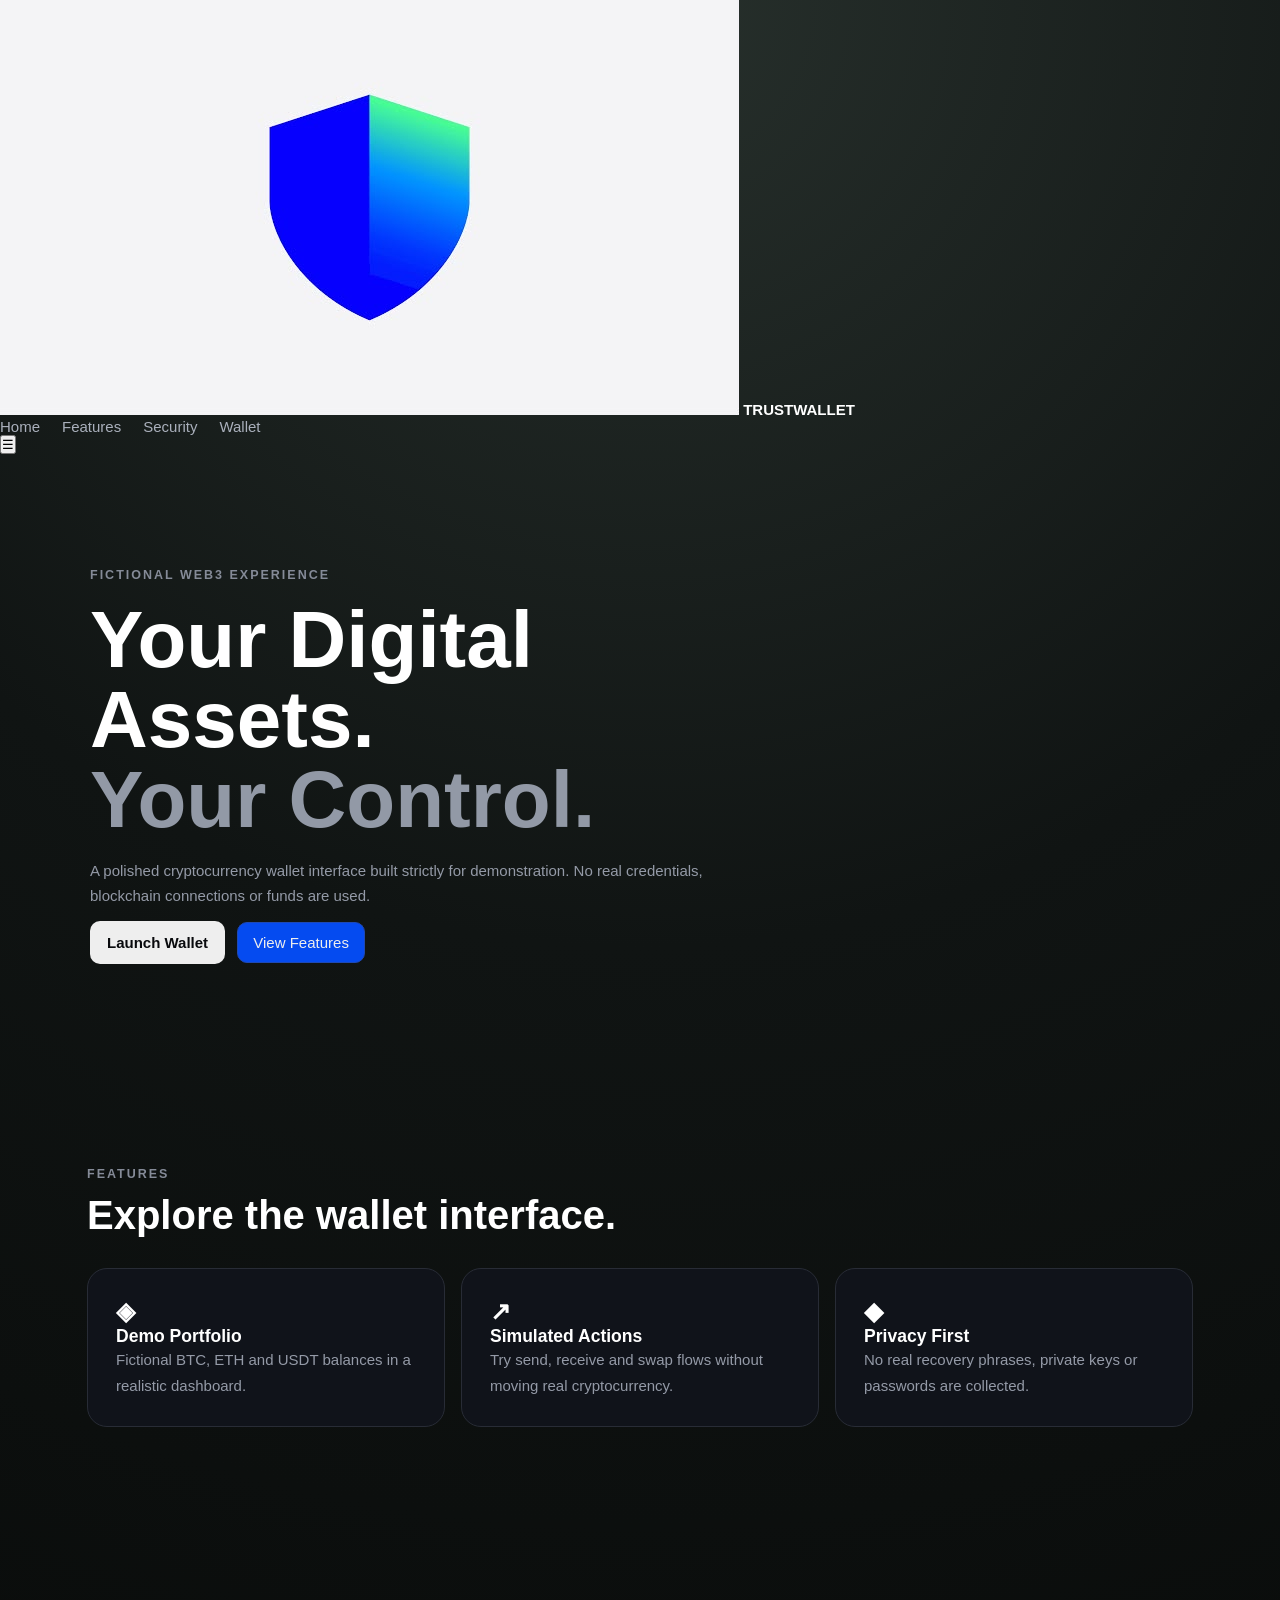
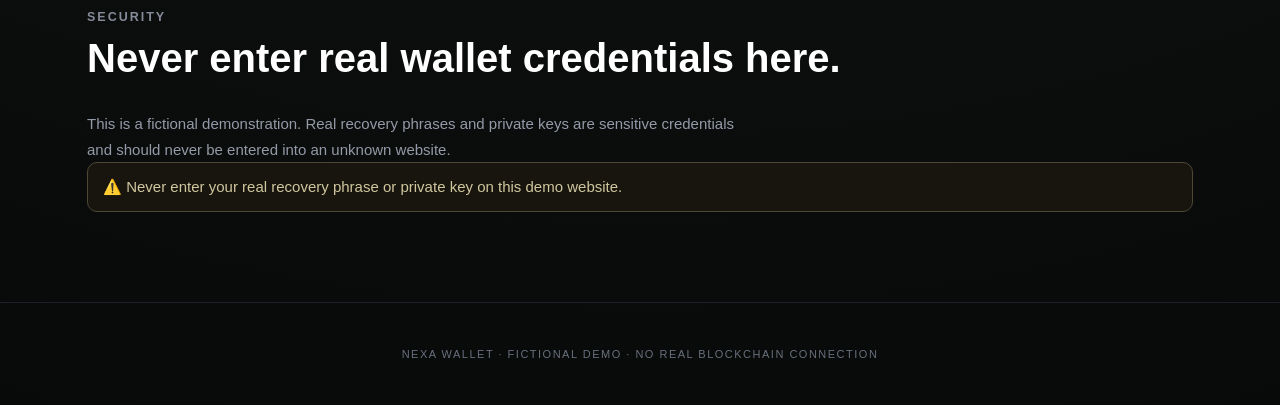
==== index.html @ 7cc0a33d "Add files via upload" ====
<!doctype html>
<html lang="en">
<head>
  <meta charset="utf-8">
  <meta name="viewport" content="width=device-width, initial-scale=1">
  <title>Nexa Wallet</title>
  <link rel="stylesheet" href="style.css">
</head>

<body>

<headerclass="site-nav">
  <div class="nav-inner">
    <div class="nav-mark">
      <img src="trust-logo.jpeg" alt="TRUST crest logo" class="nav-logo">
      <b>TRUST<span>WALLET</span></b>
    </div>
    
  <nav class="nav-links">
      <a href="#home">Home</a>
      <a href="#features">Features</a>
      <a href="#security">Security</a>
      <a href="wallet.html">Wallet</a>
    </nav>
 <button class="menu-toggle" aria-label="Menu">☰</button>
  </div>
</header>

<main>

<section class="hero" id="home">

  <div>
    <small>FICTIONAL WEB3 EXPERIENCE</small>

    <h1>
      Your Digital Assets.<br>
      <em>Your Control.</em>
    </h1>

    <p>
      A polished cryptocurrency wallet interface built strictly
      for demonstration. No real credentials, blockchain
      connections or funds are used.
    </p>

    <a class="primary" href="wallet.html">
      Launch Wallet
    </a>

    <a class="secondary" href="#features">
      View Features
    </a>
  </div>

</section>


<section id="features">

  <small>FEATURES</small>

  <h2>Explore the wallet interface.</h2>

  <div class="grid">

    <article>
      <b>◈</b>
      <h3>Demo Portfolio</h3>
      <p>
        Fictional BTC, ETH and USDT balances in a realistic dashboard.
      </p>
    </article>

    <article>
      <b>↗</b>
      <h3>Simulated Actions</h3>
      <p>
        Try send, receive and swap flows without moving real cryptocurrency.
      </p>
    </article>

    <article>
      <b>◆</b>
      <h3>Privacy First</h3>
      <p>
        No real recovery phrases, private keys or passwords are collected.
      </p>
    </article>

  </div>

</section>

<section id="security">

  <small>SECURITY</small>

  <h2>
    Never enter real wallet credentials here.
  </h2>

  <p>
    This is a fictional demonstration. Real recovery phrases
    and private keys are sensitive credentials and should never
    be entered into an unknown website.
  </p>

  <div class="warning">
    ⚠️ Never enter your real recovery phrase or private key
    on this demo website.
  </div>

</section>

</main>


<footer>
  NEXA WALLET · FICTIONAL DEMO · NO REAL BLOCKCHAIN CONNECTION
</footer>


<div class="modal" id="modal">

  <div class="modalbox">

    <button id="close">×</button>

    <div id="modalContent"></div>

  </div>

</div>


<div id="toast"></div>

<script src="script.js"></script>

</body>
</html>
---- style.css ----
* {
  box-sizing: border-box;
}

html {
  scroll-behavior: smooth;
}

body {
  margin: 0;
  background: #f8f9fa;
  color: #0c0cba;
  font: 15px system-ui, -apple-system, BlinkMacSystemFont,
        "Segoe UI", sans-serif;
}



/* HEADER */

header {
  position: sticky;
  top: 0;
  background: #ffffffdd;
  backdrop-filter: blur(12px);
  border-bottom: 1px solid #0b3fd9;
  z-index: 5;
}

.nav {
  max-width: 1150px;
  margin: auto;
  padding: 18px 22px;
  display: flex;
  align-items: center;
  gap: 30px;
}

.nav b {
  letter-spacing: 2px;
}

.nav b span {
  font-weight: 400;
  color: #858b98;
  margin-left: 4px;
}

nav {
  margin-left: auto;
  display: flex;
  gap: 22px;
}

nav a {
  color: #aab0bc;
  text-decoration: none;
}


/* BUTTONS */

.outline,
.secondary,
.actions button {
  background: #054bf0;
  border: 1px solid #1e49b5;
  color: #eee;
  border-radius: 10px;
  padding: 11px 15px;
  cursor: pointer;
}

.primary {
  display: inline-block;
  background: #eee;
  color: #090a0d;
  border: 0;
  border-radius: 10px;
  padding: 13px 17px;
  font-weight: 800;
  text-decoration: none;
  margin: 12px 8px 0 0;
  cursor: pointer;
}

.secondary {
  display: inline-block;
  text-decoration: none;
}


/* HERO */

.hero,
section {
  max-width: 1150px;
  margin: auto;
  padding: 90px 22px;
}

.hero {
  min-height: 620px;
  display: grid;
  grid-template-columns: 1.2fr 0.8fr;
  gap: 65px;
  align-items: center;
}

.hero small,
section > small {
  letter-spacing: 2px;
  color: #858b98;
  font-weight: 800;
}

.hero h1 {
  font-size: clamp(48px, 7vw, 80px);
  line-height: 1;
  margin: 18px 0;
}

.hero em {
  font-style: normal;
  color: #9299a6;
}

.hero p,
section > p,
article p {
  color: #949aa7;
  line-height: 1.7;
  max-width: 650px;
}


/* HERO CARD */

.card,
.balance,
.grid article,
.transactions {
  border: 1px solid #282c36;
  background: #10131a;
  border-radius: 20px;
}

.card {
  padding: 28px;
  min-height: 310px;
}

.card i {
  float: right;
  border: 1px solid #3a3f4a;
  border-radius: 20px;
  padding: 4px 8px;
  font-size: 10px;
}

.card strong {
  display: block;
  font-size: 45px;
  margin: 65px 0 20px;
}

.chart {
  font-size: 42px;
  letter-spacing: 5px;
  color: #7d8491;
}

.card code {
  color: #858b98;
}


/* SECTIONS */

h2 {
  font-size: 40px;
  margin: 12px 0 30px;
}


/* FEATURES */

.grid {
  display: grid;
  grid-template-columns: repeat(3, 1fr);
  gap: 16px;
}

.grid article {
  padding: 28px;
}

.grid article > b {
  font-size: 25px;
}


/* WALLET */

.heading {
  display: flex;
  justify-content: space-between;
  align-items: center;
}

.balance {
  padding: 28px;
  margin-bottom: 15px;
}

.balance strong {
  display: block;
  font-size: 42px;
  margin: 7px 0;
}

.balance code {
  color: #89909d;
}


/* ASSETS */

.assets {
  display: grid;
  grid-template-columns: repeat(3, 1fr);
  gap: 15px;
}

.assets > div {
  background: #10131a;
  border: 1px solid #252934;
  padding: 20px;
  border-radius: 15px;

  display: grid;
  grid-template-columns: 35px 1fr 1fr;
  align-items: center;
}

.assets span {
  text-align: right;
  color: #a0a6b1;
  font-size: 13px;
}


/* ACTIONS */

.actions {
  display: grid;
  grid-template-columns: repeat(4, 1fr);
  gap: 12px;
  margin: 15px 0;
}

.actions button {
  cursor: pointer;
}


/* TRANSACTIONS */

.transactions {
  padding: 22px;
}

.transactions h3 small {
  float: right;
  color: #777f8c;
  font-weight: 400;
}

.transactions p {
  padding: 15px 0;
  border-bottom: 1px solid #23262f;
  color: #b7bdc8;
}

.transactions span {
  float: right;
  color: #9299a6;
}


/* SECURITY */

.warning {
  background: #17150e;
  border: 1px solid #4d4734;
  color: #d1c79f;
  padding: 15px;
  border-radius: 10px;
}


/* FOOTER */

footer {
  text-align: center;
  padding: 45px;
  color: #68707d;
  font-size: 11px;
  letter-spacing: 1.5px;
  border-top: 1px solid #1e2129;
}


/* MODAL */

.modal {
  display: none;
  position: fixed;
  inset: 0;
  background: #000b;
  place-items: center;
  z-index: 20;
  padding: 20px;
}

.modal.show {
  display: grid;
}

.modalbox {
  position: relative;
  width: min(470px, 100%);
  background: #11141b;
  border: 1px solid #2b303a;
  border-radius: 18px;
  padding: 28px;
}

.modalbox #close {
  position: absolute;
  right: 12px;
  top: 8px;
  background: none;
  border: 0;
  color: #aaa;
  font-size: 28px;
  cursor: pointer;
}

.modalbox input,
.modalbox select {
  width: 100%;
  padding: 12px;
  margin: 8px 0 15px;
  background: #090b10;
  border: 1px solid #30343d;
  color: white;
  border-radius: 8px;
}

.submit {
  width: 100%;
  padding: 12px;
  background: #eee;
  color: #090a0d;
  border: 0;
  border-radius: 8px;
  font-weight: 800;
  cursor: pointer;
}


/* MOBILE */

@media (max-width: 800px) {

  nav {
    display: none;
  }

  .hero {
    grid-template-columns: 1fr;
  }

  .grid,
  .assets {
    grid-template-columns: 1fr;
  }

  .actions {
    grid-template-columns: 1fr 1fr;
  }

  .heading {
    display: block;
  }
}


@media (max-width: 480px) {

  .hero h1 {
    font-size: 48px;
  }

  .actions {
    grid-template-columns: 1fr;
  }

  .card strong {
    font-size: 34px;
  }
}


* {
    box-sizing: border-box;
    margin: 0;
    padding: 0;
    font-family: Arial, Helvetica, sans-serif;
}

body {
    min-height: 100vh;
    background:
        radial-gradient(circle at top, #27302c 0%, #101413 45%, #080a09 100%);
    color: #fff;
}

/* =========================
   COMMON
========================= */

.screen {
    min-height: 100vh;
    display: none;
}

.screen.active {
    display: flex;
}

/* =========================
   HOME SCREEN
========================= */

#home {
    align-items: center;
    justify-content: center;
    padding: 25px;
}

.home-container {
    width: 100%;
    max-width: 430px;
    text-align: center;
}

.logo {
    width: 75px;
    height: 75px;
    margin: 0 auto 25px;
    border-radius: 22px;

    display: flex;
    align-items: center;
    justify-content: center;

    background: linear-gradient(
        145deg,
        #6aff35,
        #20db10
    );

    color: #071006;
    font-size: 38px;
    font-weight: bold;

    box-shadow:
        0 0 35px rgba(75,255,40,.18);
}

.home-container h1 {
    font-size: 32px;
    margin-bottom: 12px;
}

.home-container p {
    color: #9ea7a2;
    font-size: 15px;
    line-height: 1.6;
    margin-bottom: 32px;
}

.open-btn {
    width: 100%;
    border: none;
    padding: 17px;
    border-radius: 16px;

    background: #54f52d;
    color: #071006;

    font-size: 16px;
    font-weight: 700;

    cursor: pointer;

    transition: .2s;
}

.open-btn:hover {
    transform: translateY(-2px);
    filter: brightness(1.08);
}

.demo-label {
    margin-top: 18px;
    font-size: 11px;
    color: #69736d;
    letter-spacing: .5px;
}

/* =========================
   PHRASE SCREEN
========================= */

#phrase {
    align-items: center;
    justify-content: center;
    padding: 25px;
}

.phrase-container {
    width: 100%;
    max-width: 430px;
}

.back {
    color: #aeb7b2;
    background: none;
    border: none;
    font-size: 15px;
    cursor: pointer;
    margin-bottom: 35px;
}

.phrase-container h2 {
    font-size: 29px;
    margin-bottom: 12px;
}

.phrase-container .description {
    color: #929b96;
    line-height: 1.6;
    font-size: 14px;
    margin-bottom: 25px;
}

.demo-warning {
    padding: 13px 15px;
    border-radius: 12px;
    background: rgba(255,255,255,.05);
    border: 1px solid rgba(255,255,255,.08);
    color: #aeb7b2;
    font-size: 12px;
    line-height: 1.5;
    margin-bottom: 20px;
}

.input-box {
    position: relative;
    margin-bottom: 12px;
}

.input-box input {
    width: 100%;
    padding: 17px 50px 17px 17px;

    border-radius: 15px;
    border: 1px solid #343b37;

    background: #171c1a;
    color: white;

    outline: none;
    font-size: 15px;
}

.input-box input:focus {
    border-color: #58f535;
}

.toggle {
    position: absolute;
    right: 15px;
    top: 50%;
    transform: translateY(-50%);

    background: none;
    border: none;
    color: #87918b;

    cursor: pointer;
}

.error {
    min-height: 20px;
    color: #ff6e6e;
    font-size: 13px;
    margin-bottom: 10px;
}

.unlock-btn {
    width: 100%;
    padding: 17px;

    border: none;
    border-radius: 15px;

    background: #54f52d;
    color: #071006;

    font-size: 16px;
    font-weight: bold;

    cursor: pointer;
}

.unlock-btn:hover {
    filter: brightness(1.08);
}

/* =========================
   WALLET
========================= */

#wallet {
    justify-content: center;
    padding: 20px;
}

.wallet {
    width: 100%;
    max-width: 430px;
    min-height: 760px;

    background: linear-gradient(
        180deg,
        #1b211f 0%,
        #111514 45%,
        #0d100f 100%
    );

    border-radius: 28px;

    padding: 22px 20px 25px;

    box-shadow:
        0 25px 70px rgba(0,0,0,.65),
        inset 0 1px 0 rgba(255,255,255,.05);
}

/* TOP BAR */

.topbar {
    display: flex;
    align-items: center;
    justify-content: space-between;
    margin-bottom: 35px;
}

.top-left {
    display: flex;
    align-items: center;
    gap: 17px;
}

.wallet-logo {
    width: 28px;
    height: 28px;

    border: 2px solid #dce4df;
    border-radius: 7px;

    display: flex;
    align-items: center;
    justify-content: center;

    font-size: 15px;
    font-weight: bold;
}

.expand {
    color: #cbd2ce;
    font-size: 17px;
}

.wallet-name {
    font-size: 17px;
    font-weight: 600;

    display: flex;
    align-items: center;
    gap: 7px;
}

.wallet-name span {
    color: #aab2ad;
    font-size: 12px;
}

.search {
    width: 23px;
    height: 23px;

    border: 3px solid #dce3df;
    border-radius: 50%;

    position: relative;
}

.search::after {
    content: "";

    position: absolute;

    width: 9px;
    height: 3px;

    background: #dce3df;

    right: -7px;
    bottom: -3px;

    transform: rotate(45deg);
    border-radius: 2px;
}

/* BALANCE */

.balance-section {
    text-align: center;
    margin-bottom: 28px;
}

.balance {
    font-size: 52px;
    font-weight: 500;

    letter-spacing: -2px;

    margin-bottom: 5px;
}

.change {
    color: #e76a67;
    font-size: 14px;
}

.down-arrow {
    font-size: 18px;
    margin-right: 4px;
}

/* ACTIONS */

.actions {
    display: grid;
    grid-template-columns: repeat(4,1fr);
    gap: 10px;

    margin-bottom: 34px;
}

.action {
    text-align: center;
    color: #cdd3cf;
    font-size: 13px;
}

.action-button {
    width: 67px;
    height: 67px;

    margin: auto auto 9px;

    border-radius: 18px;

    background: #202522;

    display: flex;
    align-items: center;
    justify-content: center;

    font-size: 28px;

    transition: .2s;
}

.action-button:hover {
    transform: translateY(-2px);
}

.buy .action-button {
    background: linear-gradient(
        145deg,
        #3a1de1,
        #0c1bed
    );

    color: #f3f4f5;

    box-shadow:
        0 0 25px rgba(84, 13, 227, 0.16);
}

.bolt {
    font-size: 34px;
    font-weight: bold;
}

/* TRENDING */

.section-title {
    font-size: 17px;
    margin-bottom: 14px;
}

.trending {
    display: grid;
    grid-template-columns: 1fr 1fr;
    gap: 10px;

    margin-bottom: 42px;
}

.coin {
    background: rgba(39,44,42,.9);

    border-radius: 18px;

    min-height: 82px;

    padding: 14px;

    display: flex;
    align-items: center;
    gap: 9px;
}

.coin-icon {
    width: 42px;
    height: 42px;

    flex-shrink: 0;

    border-radius: 50%;

    display: flex;
    align-items: center;
    justify-content: center;

    font-size: 12px;
    font-weight: bold;
}

.br-icon {
    background: linear-gradient(
        145deg,
        #7864ff,
        #15d5ae
    );
}

.roam-icon {
    background: #d9d9d9;
    color: #222;
}

.coin-info {
    flex: 1;
    min-width: 0;
}

.coin-name {
    font-size: 13px;
    font-weight: bold;
    margin-bottom: 7px;
}

.coin-value {
    color: #aeb6b1;
    font-size: 11px;
}

.coin-price {
    text-align: right;
}

.price {
    font-size: 12px;
    margin-bottom: 7px;
}

.positive {
    font-size: 10px;
    color: #63ef79;
}

/* BOTTOM */

.bottom {
    display: flex;
    justify-content: space-between;
    align-items: flex-end;

    padding: 0 7px;
}

.tabs {
    display: flex;
    gap: 55px;
}

.tab {
    color: #b7bfba;
    font-size: 15px;
    padding-bottom: 13px;
    cursor: pointer;
}

.tab.active {
    color: #e9eee9;
    border-bottom: 3px solid #7cff5a;
}

.filter {
    font-size: 22px;
    color: #aeb7b1;
}

/* MOBILE */

@media(max-width:430px) {

    #wallet {
        padding: 0;
    }

    .wallet {
        min-height: 100vh;
        border-radius: 0;
    }

    .balance {
        font-size: 48px;
    }

    .action-button {
        width: 61px;
        height: 61px;
    }
}
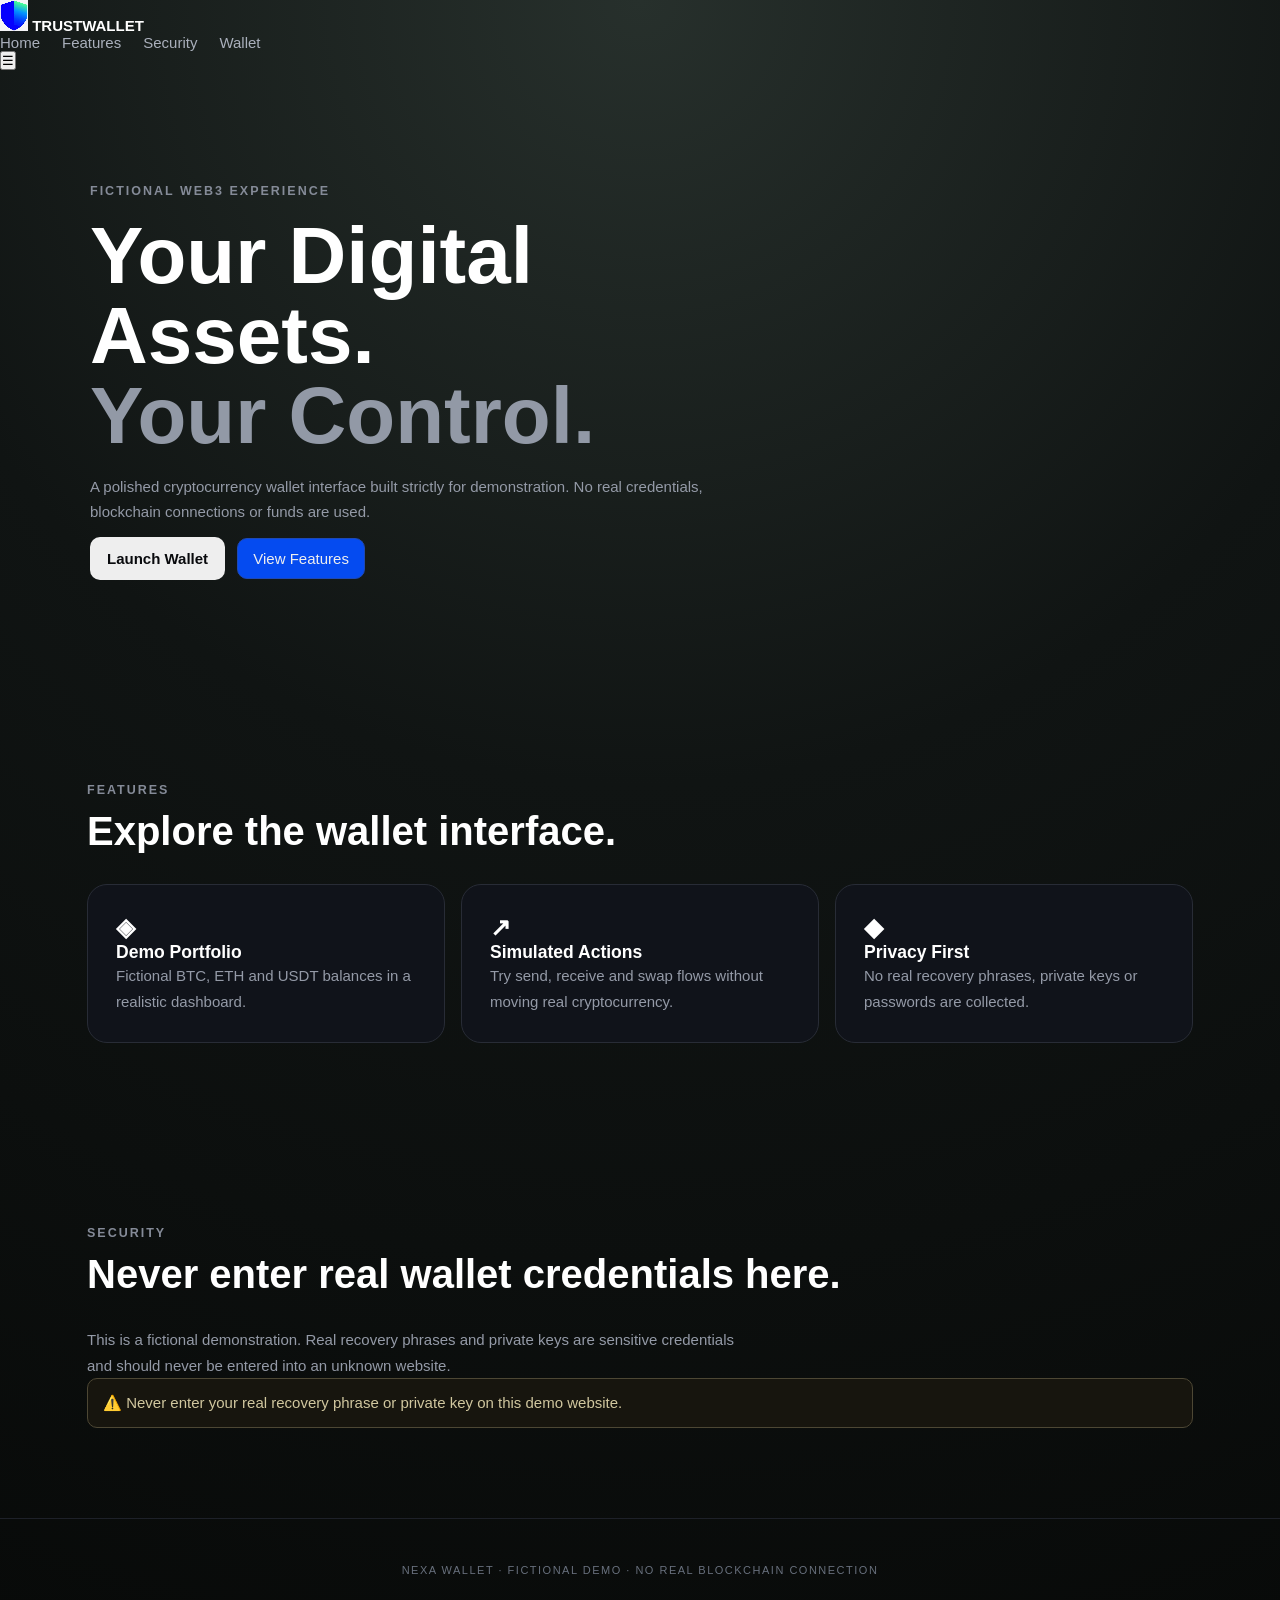
==== commit 8f7caeed: "Add files via upload" ====
--- a/index.html
+++ b/index.html
@@ -22,7 +22,7 @@
       <a href="#security">Security</a>
       <a href="wallet.html">Wallet</a>
     </nav>
- <button class="menu-toggle" aria-label="Menu">☰</button>
+ <button class="nav-links" aria-label="Menu">☰</button>
   </div>
 </header>
 
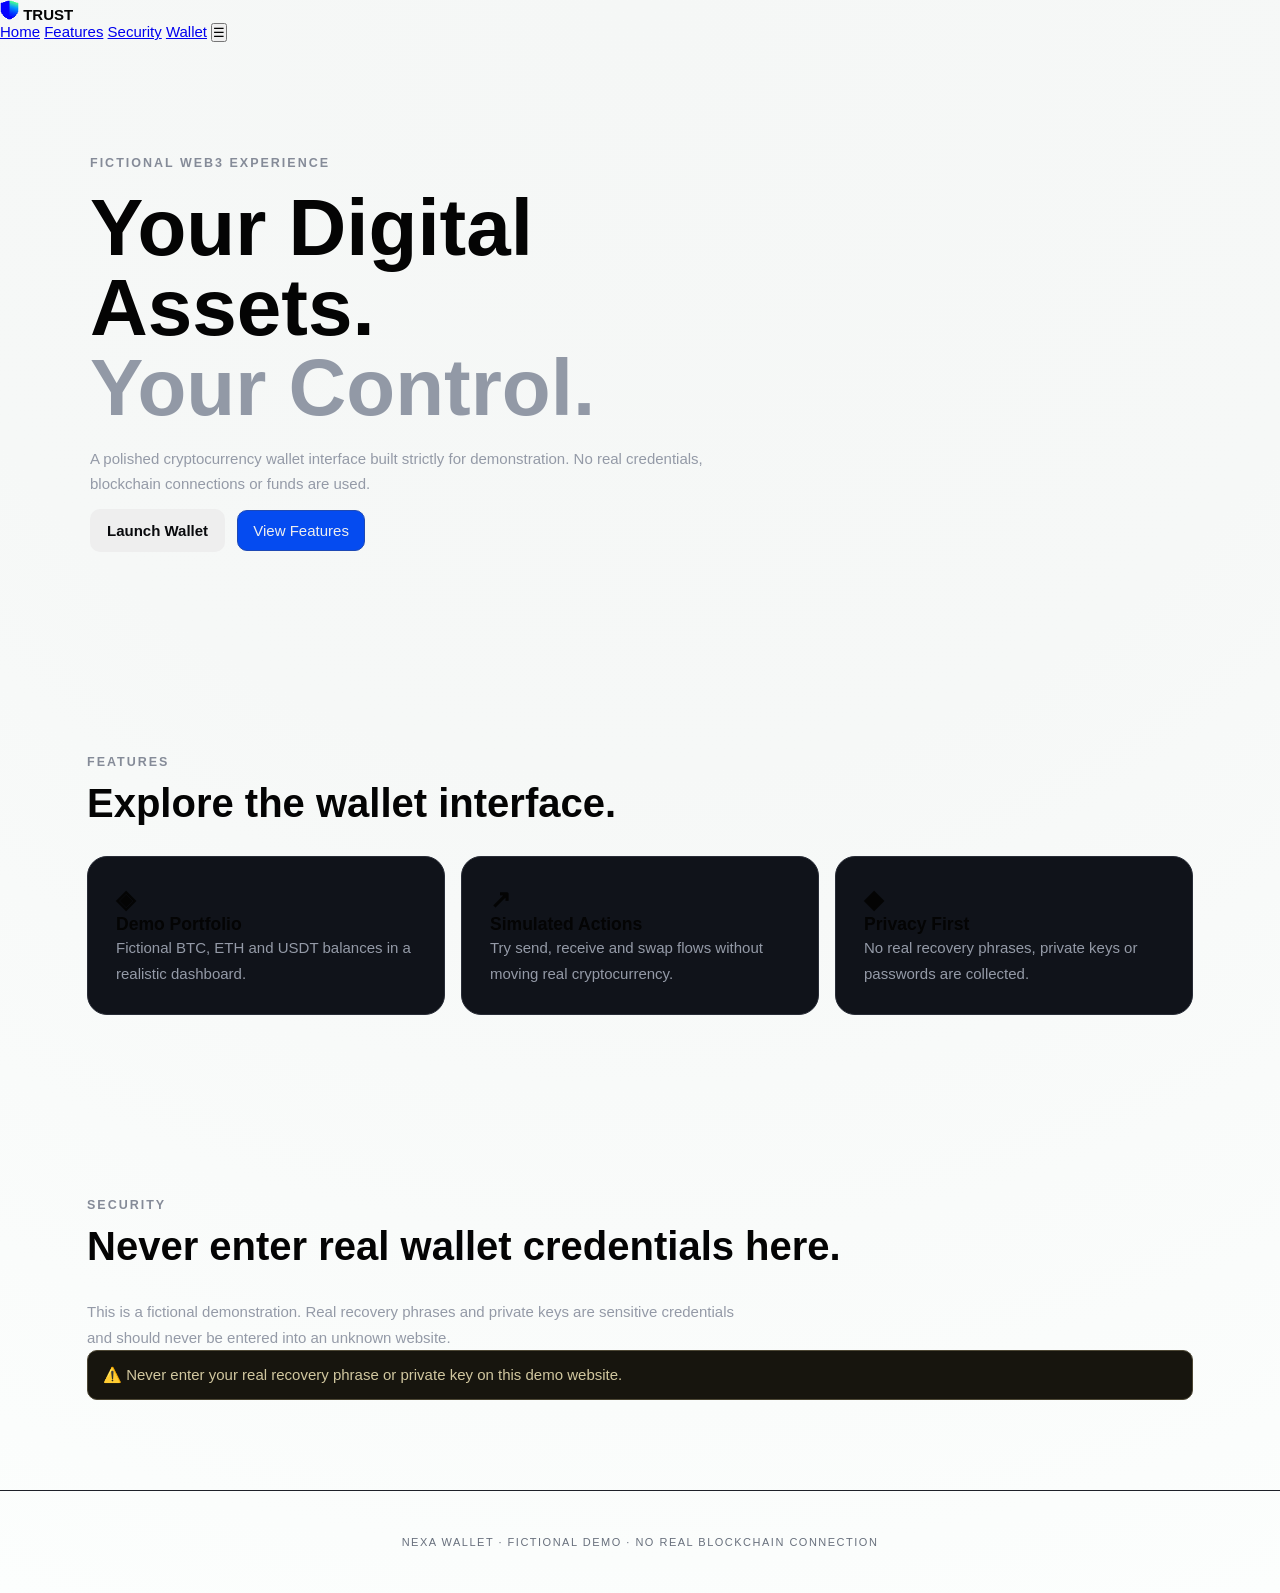
==== commit 8d6a0825: "Add files via upload" ====
--- a/index.html
+++ b/index.html
@@ -13,10 +13,10 @@
   <div class="nav-inner">
     <div class="nav-mark">
       <img src="trust-logo.jpeg" alt="TRUST crest logo" class="nav-logo">
-      <b>TRUST<span>WALLET</span></b>
+      <b>TRUST</b>
     </div>
     
-  <nav class="nav-links">
+    <div nav class="nav-links">
       <a href="#home">Home</a>
       <a href="#features">Features</a>
       <a href="#security">Security</a>
--- a/style.css
+++ b/style.css
@@ -423,8 +423,8 @@
 body {
     min-height: 100vh;
     background:
-        radial-gradient(circle at top, #27302c 0%, #101413 45%, #080a09 100%);
-    color: #fff;
+        radial-gradient(circle at top, #f5f7f6 0%, #f6f8f7 45%, #fcfefd 100%);
+    color: #040404;
 }
 
 /* =========================
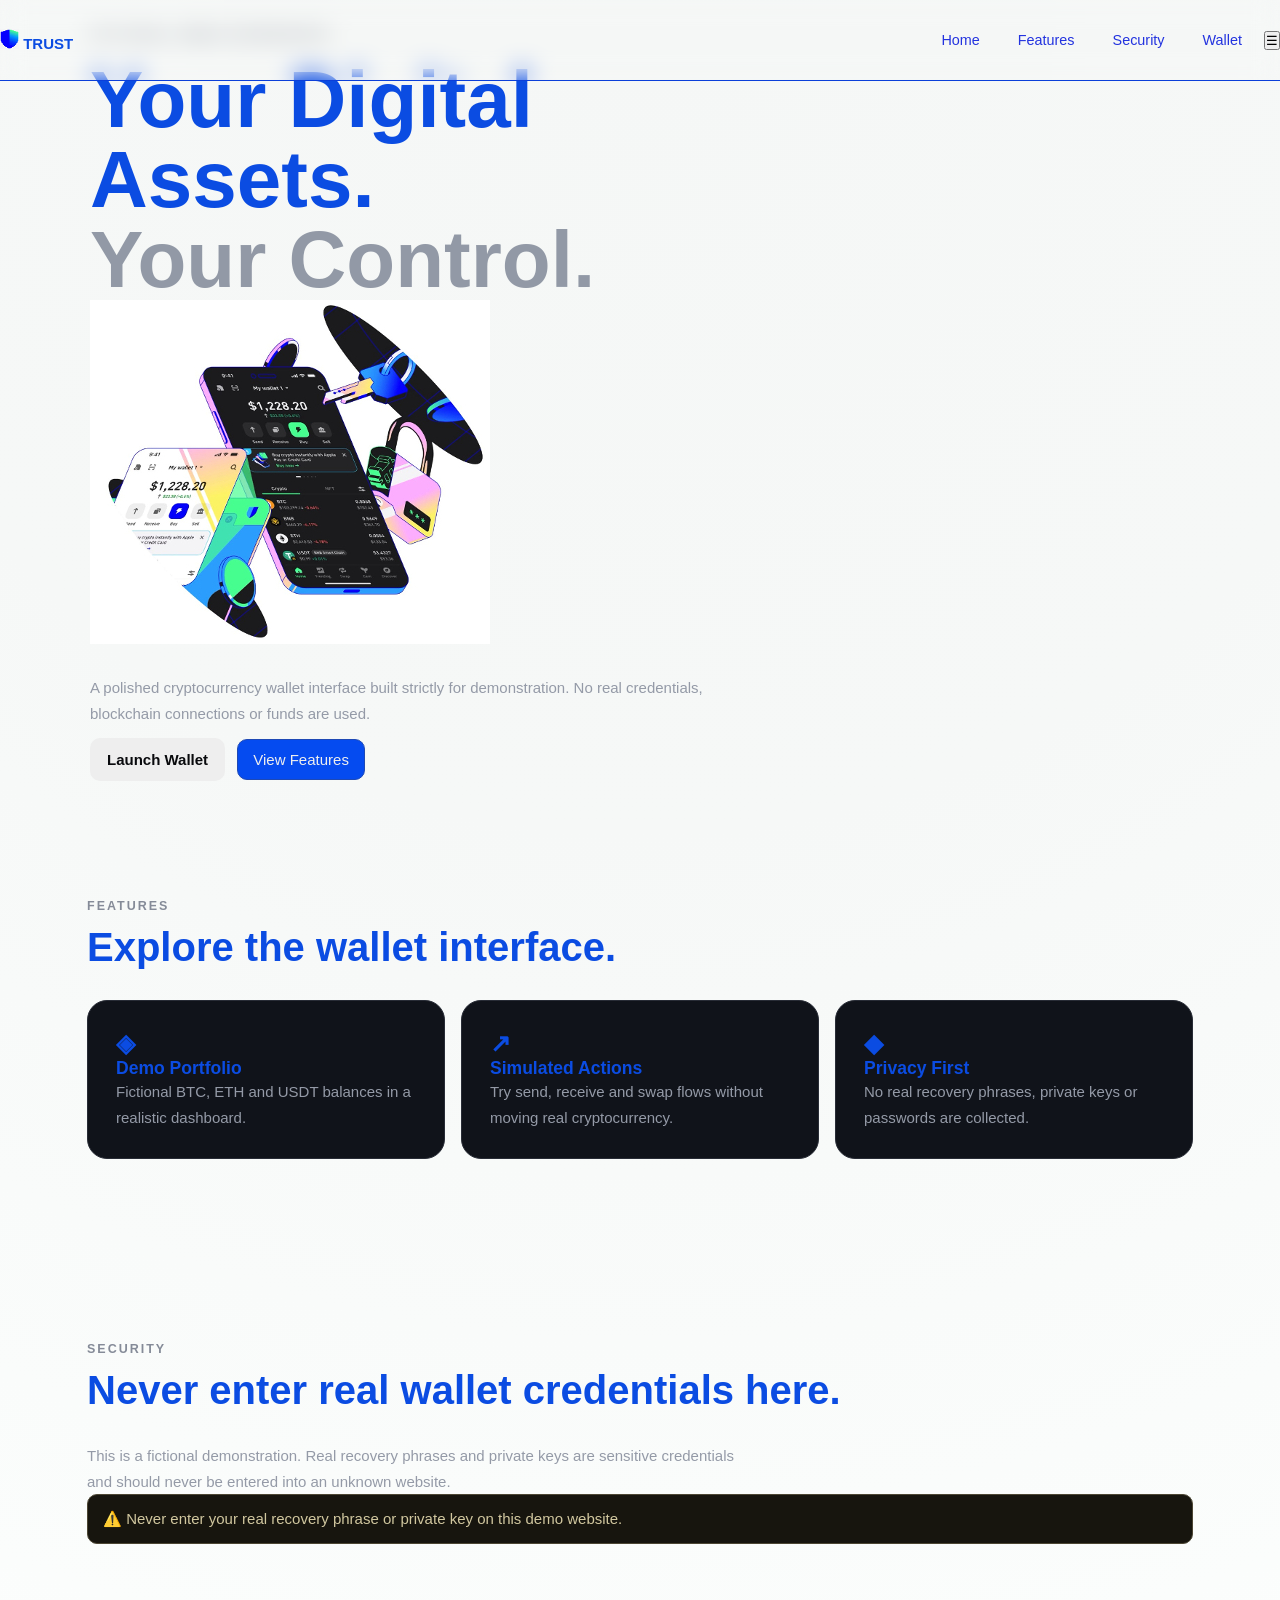
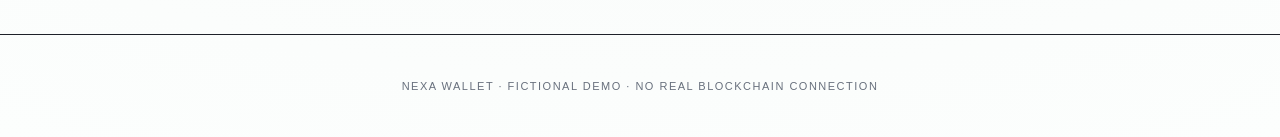
==== commit 95e1f1ca: "Add files via upload" ====
--- a/index.html
+++ b/index.html
@@ -9,8 +9,8 @@
 
 <body>
 
-<headerclass="site-nav">
-  <div class="nav-inner">
+<header class="navbar">
+    <div class="container nav-inner">
     <div class="nav-mark">
       <img src="trust-logo.jpeg" alt="TRUST crest logo" class="nav-logo">
       <b>TRUST</b>
@@ -36,9 +36,13 @@
     <h1>
       Your Digital Assets.<br>
       <em>Your Control.</em>
+      <div class="hero-image">
+  <img src="digital-wallet.jpeg" alt="Digital wallet">
+</div>
+
     </h1>
 
-    <p>
+ <p>
       A polished cryptocurrency wallet interface built strictly
       for demonstration. No real credentials, blockchain
       connections or funds are used.
--- a/style.css
+++ b/style.css
@@ -42,7 +42,7 @@
 
 .nav b span {
   font-weight: 400;
-  color: #858b98;
+  color: #08318a;
   margin-left: 4px;
 }
 
@@ -53,10 +53,118 @@
 }
 
 nav a {
-  color: #aab0bc;
+  color: #080680;
   text-decoration: none;
-}
-
+  font-weight: 500;
+  padding: 10px 16px;
+  border-radius: 25px;
+  transition: all 0.3s ease;
+}
+
+/* ===== NAV ===== */
+.navbar {
+  position: fixed;
+  top: 0; left: 0; right: 0;
+  z-index: 1000;
+  background: transparent;
+  transition: var(--transition), box-shadow var(--transition), padding var(--transition);
+  padding: 22px 0;
+}
+.navbar.scrolled {
+  background: var(--white);
+  box-shadow: 0 2px 20px rgba(0,0,0,0.09);
+  padding: 12px 0;
+}
+.nav-inner {
+  display: flex;
+  align-items: center;
+  justify-content: space-between;
+}
+.logo {
+  display: flex;
+  flex-direction: column;
+  gap: 0;
+}
+.logo-main {
+  font-size: 1.15rem;
+  font-weight: 800;
+  color: var(--white);
+  letter-spacing: -0.01em;
+  transition: color var(--transition);
+  line-height: 1.15;
+}
+.logo-sub {
+  font-size: 0.65rem;
+  font-weight: 500;
+  color: rgba(255,255,255,0.7);
+  letter-spacing: 0.06em;
+  text-transform: uppercase;
+  transition: color var(--transition);
+}
+.navbar.scrolled .logo-main { color: var(--blue); }
+.navbar.scrolled .logo-sub { color: var(--gray-400); }
+
+.nav-links {
+  display: flex;
+  align-items: center;
+  gap: 6px;
+}
+.nav-links a {
+  font-size: 0.9rem;
+  font-weight: 500;
+  color: rgba(6, 24, 220, 0.88);
+  padding: 10px 16px;
+  border-radius: 25px;
+  transition: var(--transition);
+  text-decoration: none;
+}
+.nav-links a:hover, .nav-links a.active {
+  color: var(--white);
+  background: rgba(255,255,255,0.12);
+}
+.navbar.scrolled .nav-links a { color: var(--gray-600); }
+.navbar.scrolled .nav-links a:hover, .navbar.scrolled .nav-links a.active {
+  color: var(--blue);
+  background: rgba(0,87,184,0.07);
+}
+.nav-cta {
+  background: var(--white) !important;
+  color: var(--blue) !important;
+  padding: 9px 20px !important;
+  border-radius: 7px;
+  font-weight: 700 !important;
+  box-shadow: 0 2px 12px rgba(0,0,0,0.12);
+}
+.nav-cta:hover {
+  background: var(--gray-100) !important;
+  transform: translateY(-1px);
+}
+.navbar.scrolled .nav-cta {
+  background: var(--blue) !important;
+  color: var(--white) !important;
+}
+.navbar.scrolled .nav-cta:hover { background: var(--blue-dark) !important; }
+
+.hamburger {
+  display: none;
+  flex-direction: column;
+  gap: 5px;
+  cursor: pointer;
+  padding: 6px;
+  background: none;
+  border: none;
+}
+.hamburger span {
+  display: block;
+  width: 24px; height: 2px;
+  background: var(--white);
+  border-radius: 2px;
+  transition: var(--transition);
+}
+.navbar.scrolled .hamburger span { background: var(--gray-800); }
+.hamburger.open span:nth-child(1) { transform: translateY(7px) rotate(45deg); }
+.hamburger.open span:nth-child(2) { opacity: 0; }
+.hamburger.open span:nth-child(3) { transform: translateY(-7px) rotate(-45deg); }
 
 /* BUTTONS */
 
@@ -424,7 +532,7 @@
     min-height: 100vh;
     background:
         radial-gradient(circle at top, #f5f7f6 0%, #f6f8f7 45%, #fcfefd 100%);
-    color: #040404;
+    color: #0b4ce2;
 }
 
 /* =========================
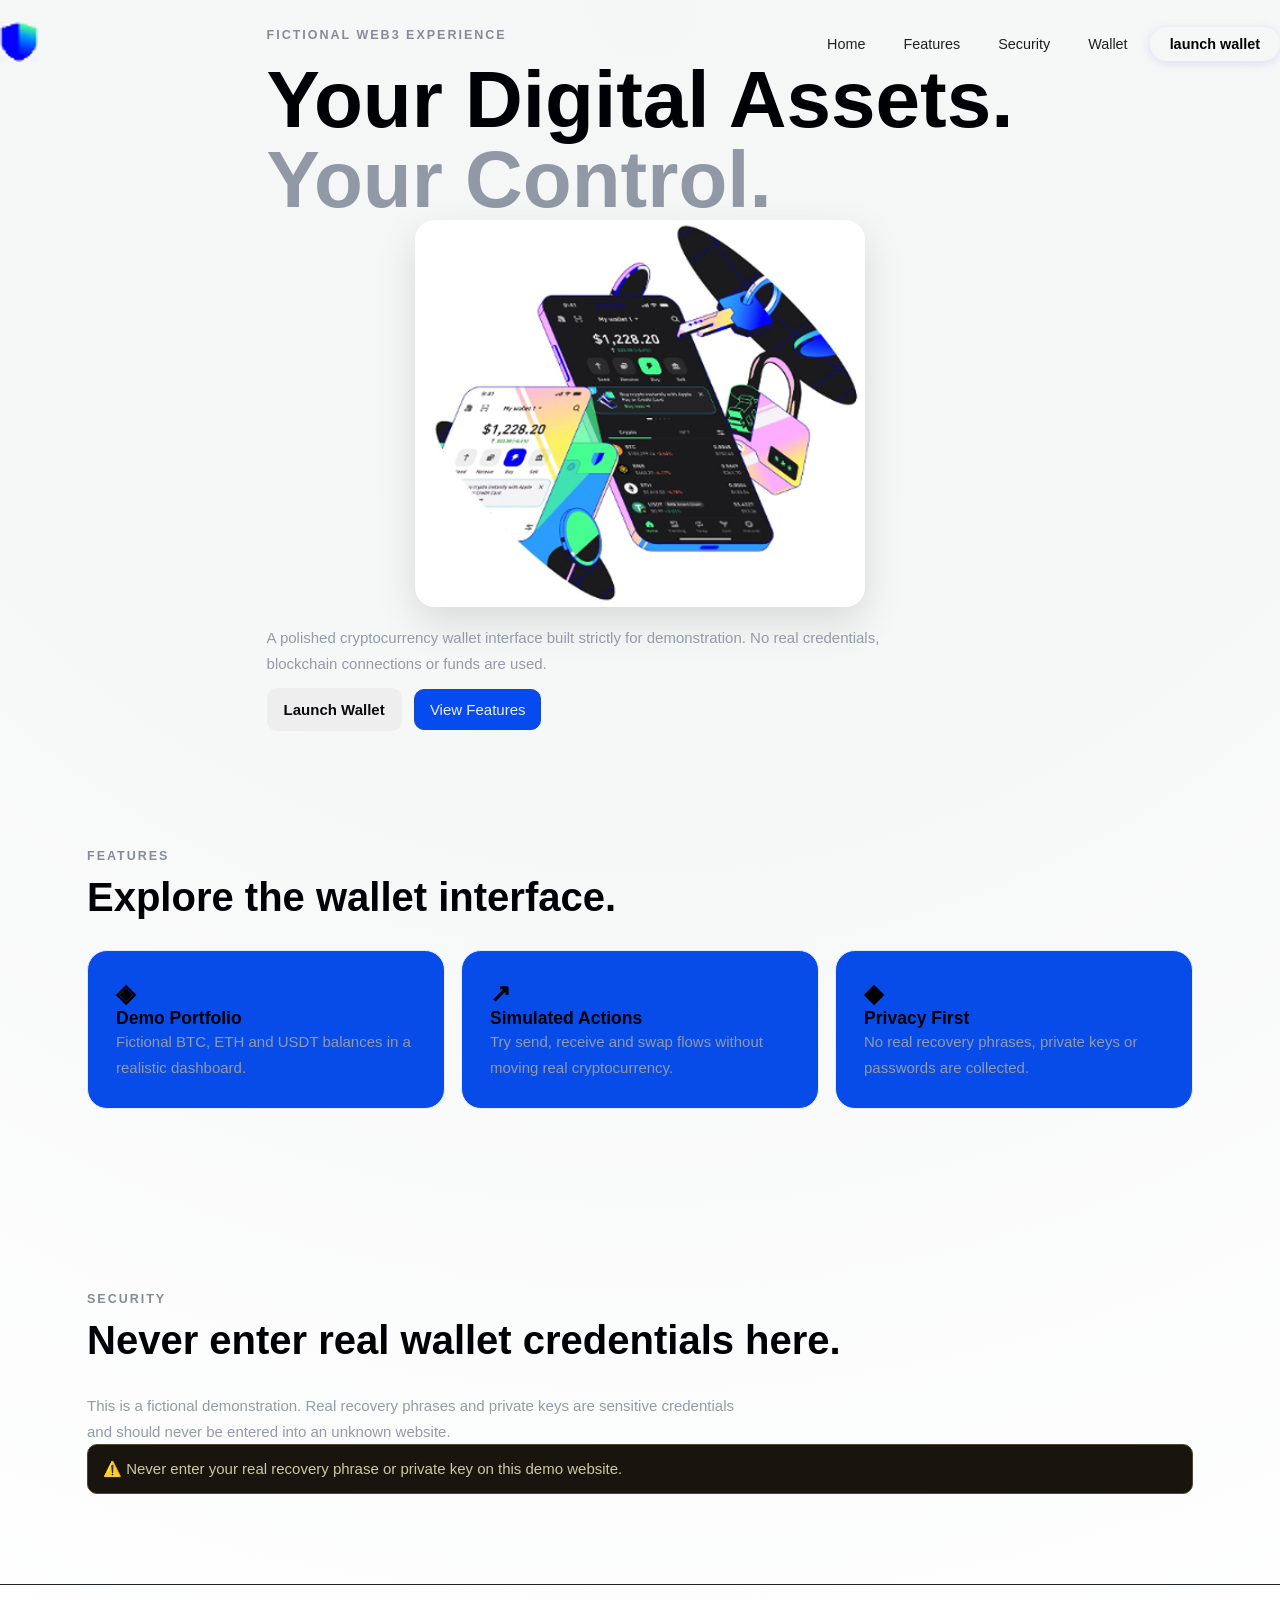
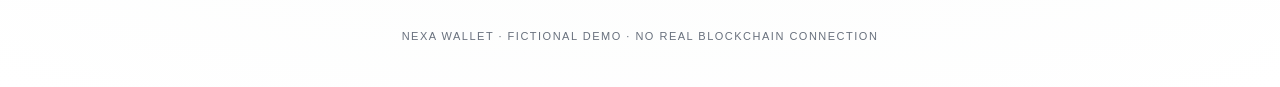
==== commit 30abef37: "Add files via upload" ====
--- a/index.html
+++ b/index.html
@@ -13,7 +13,6 @@
     <div class="container nav-inner">
     <div class="nav-mark">
       <img src="trust-logo.jpeg" alt="TRUST crest logo" class="nav-logo">
-      <b>TRUST</b>
     </div>
     
     <div nav class="nav-links">
@@ -21,8 +20,9 @@
       <a href="#features">Features</a>
       <a href="#security">Security</a>
       <a href="wallet.html">Wallet</a>
+      <a href="wallet.html" class="nav-cta">launch wallet</a>
     </nav>
- <button class="nav-links" aria-label="Menu">☰</button>
+
   </div>
 </header>
 
--- a/style.css
+++ b/style.css
@@ -22,9 +22,9 @@
   position: sticky;
   top: 0;
   background: #ffffffdd;
-  backdrop-filter: blur(12px);
-  border-bottom: 1px solid #0b3fd9;
-  z-index: 5;
+  backdrop-filter: none;
+  border-bottom: none;
+  z-index: 9;
 }
 
 .nav {
@@ -37,7 +37,7 @@
 }
 
 .nav b {
-  letter-spacing: 2px;
+  letter-spacing: 1px;
 }
 
 .nav b span {
@@ -49,7 +49,7 @@
 nav {
   margin-left: auto;
   display: flex;
-  gap: 22px;
+  gap: 20px;
 }
 
 nav a {
@@ -112,7 +112,7 @@
 .nav-links a {
   font-size: 0.9rem;
   font-weight: 500;
-  color: rgba(6, 24, 220, 0.88);
+  color: rgba(0, 1, 6, 0.88);
   padding: 10px 16px;
   border-radius: 25px;
   transition: var(--transition);
@@ -133,7 +133,7 @@
   padding: 9px 20px !important;
   border-radius: 7px;
   font-weight: 700 !important;
-  box-shadow: 0 2px 12px rgba(0,0,0,0.12);
+  box-shadow: 0 2px 12px rgba(61, 4, 232, 0.12);
 }
 .nav-cta:hover {
   background: var(--gray-100) !important;
@@ -215,6 +215,22 @@
   align-items: center;
 }
 
+.hero-image img {
+    width: 420px;
+    max-width: 100%;
+    height: auto;
+
+    border-radius: 20px;
+
+    box-shadow: 0 15px 40px rgba(0, 0, 0, 0.12);
+
+    transition: transform 0.3s ease;
+}
+
+.hero-image img:hover {
+    transform: translateY(-5px);
+}
+
 .hero small,
 section > small {
   letter-spacing: 2px;
@@ -242,14 +258,81 @@
 }
 
 
+.hero {
+    display: flex;
+    flex-direction: row;
+    align-items: center;
+    justify-content: space-between;
+    gap: 60px;
+
+    padding: 140px 8% 80px;
+    min-height: 80vh;
+}
+
+.hero-content {
+    flex: 1;
+    max-width: 600px;
+}
+
+.hero-image {
+    flex: 1;
+    display: flex;
+    justify-content: center;
+    align-items: center;
+}
+
+.hero-image img {
+    width: 100%;
+    max-width: 450px;
+    height: auto;
+    border-radius: 20px;
+}
+
+
+/* ===== MOBILE RESPONSIVE ===== */
+
+@media (max-width: 768px) {
+
+    .navbar {
+        padding: 15px 20px;
+    }
+
+    .hero {
+        flex-direction: column;
+        text-align: center;
+        gap: 40px;
+
+        padding: 120px 20px 50px;
+    }
+
+    .hero-content {
+        max-width: 100%;
+    }
+
+    .hero-image {
+        width: 100%;
+        order: 2;
+    }
+
+    .hero-image img {
+        width: 100%;
+        max-width: 350px;
+    }
+
+    .hero-buttons {
+        justify-content: center;
+        flex-wrap: wrap;
+    }
+}
+
 /* HERO CARD */
 
 .card,
 .balance,
 .grid article,
 .transactions {
-  border: 1px solid #282c36;
-  background: #10131a;
+  border: 1px solid #ebecee;
+  background: #074be9;
   border-radius: 20px;
 }
 
@@ -531,8 +614,8 @@
 body {
     min-height: 100vh;
     background:
-        radial-gradient(circle at top, #f5f7f6 0%, #f6f8f7 45%, #fcfefd 100%);
-    color: #0b4ce2;
+        radial-gradient(circle at top, #f5f7f6 0%, #f6f8f7 45%, #ffff 100%);
+    color: #000104;
 }
 
 /* =========================
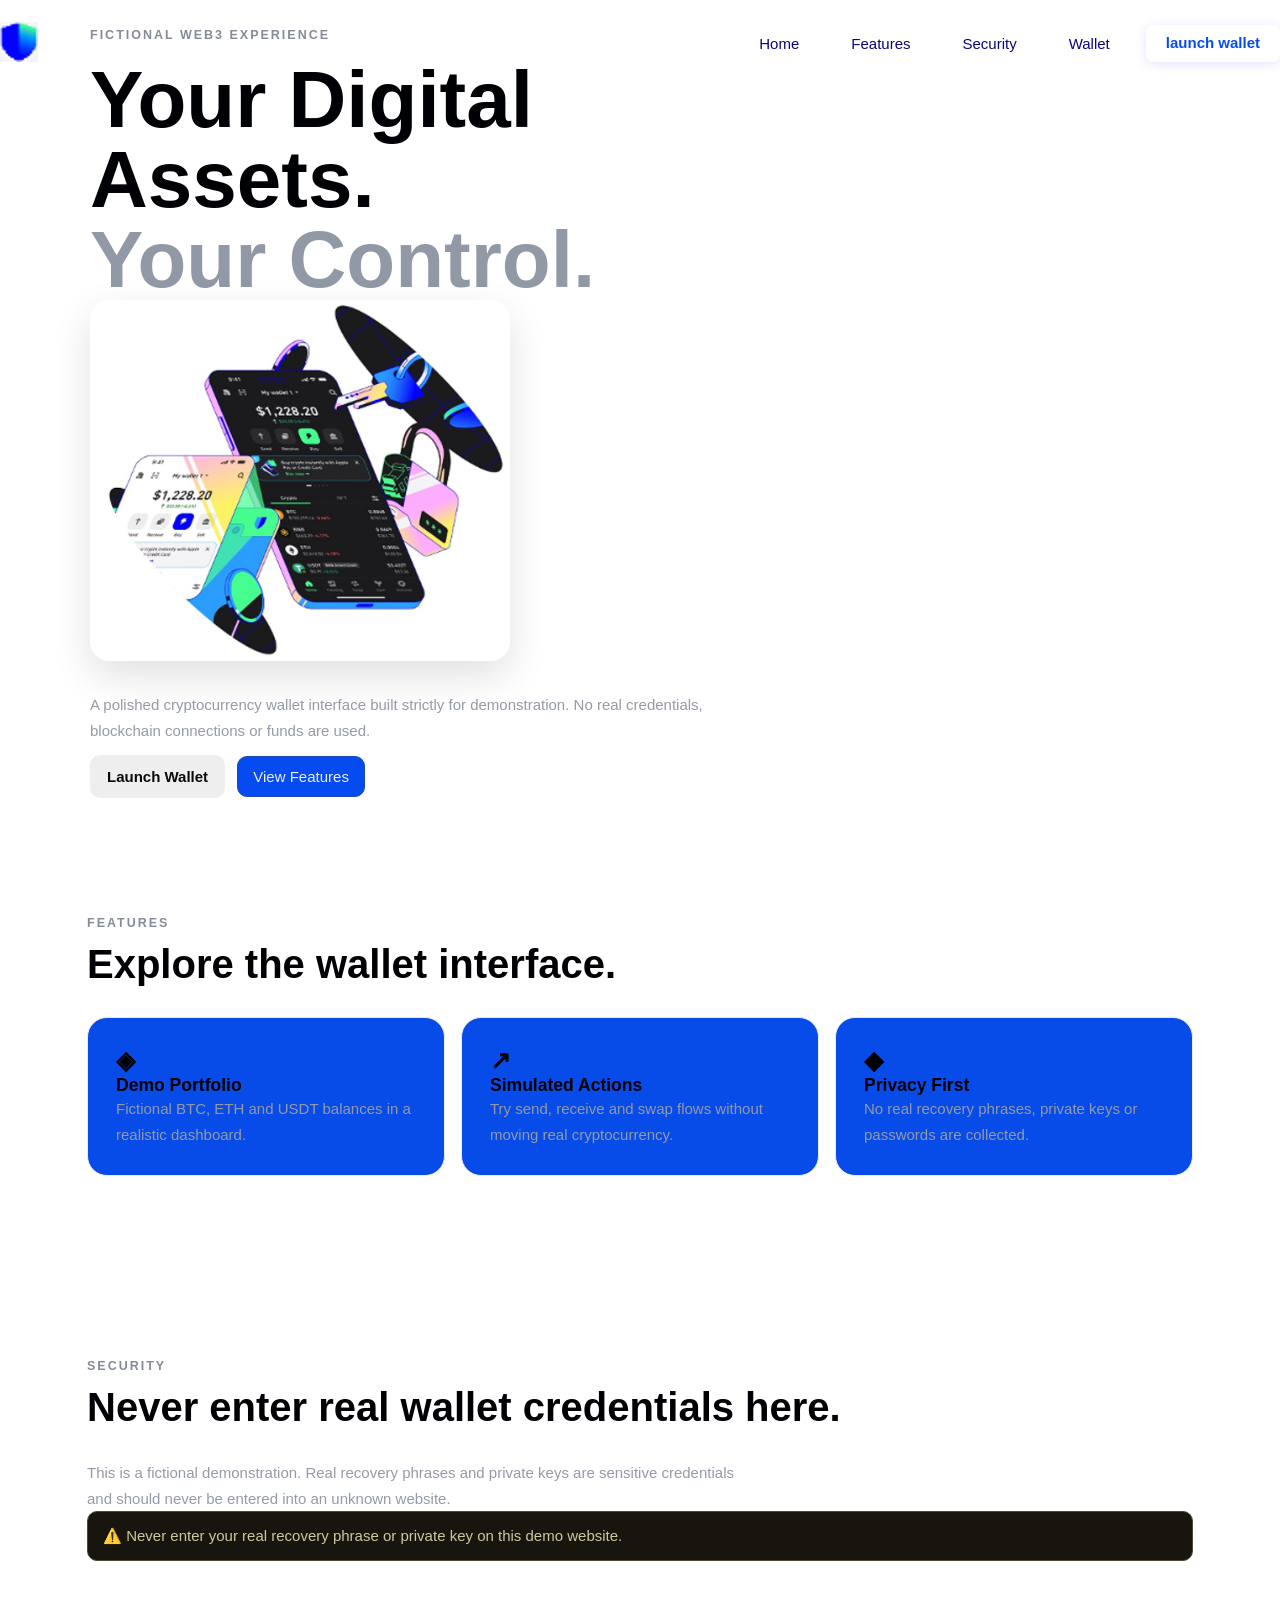
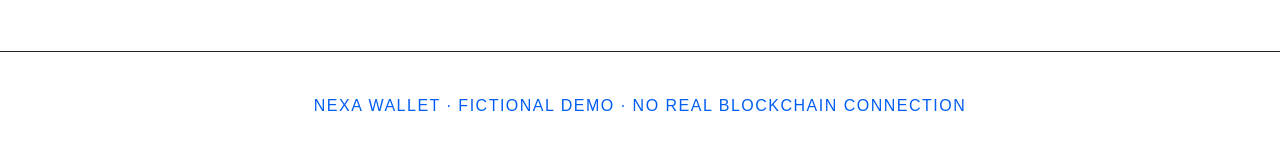
==== commit bae99961: "Add files via upload" ====
--- a/index.html
+++ b/index.html
@@ -15,14 +15,19 @@
       <img src="trust-logo.jpeg" alt="TRUST crest logo" class="nav-logo">
     </div>
     
-    <div nav class="nav-links">
+    <div !-- Menu button -->
+    <button class="menu-toggle" id="menu-toggle">
+        ☰
+    </button>
+
+     <nav id="navMenu">
       <a href="#home">Home</a>
       <a href="#features">Features</a>
       <a href="#security">Security</a>
       <a href="wallet.html">Wallet</a>
       <a href="wallet.html" class="nav-cta">launch wallet</a>
     </nav>
-
+  
   </div>
 </header>
 
--- a/style.css
+++ b/style.css
@@ -1,4 +1,4 @@
-* {
+*{
   box-sizing: border-box;
 }
 
@@ -8,7 +8,7 @@
 
 body {
   margin: 0;
-  background: #f8f9fa;
+  background: #ffffff;
   color: #0c0cba;
   font: 15px system-ui, -apple-system, BlinkMacSystemFont,
         "Segoe UI", sans-serif;
@@ -59,6 +59,20 @@
   padding: 10px 16px;
   border-radius: 25px;
   transition: all 0.3s ease;
+}
+
+/* ===== MENU BUTTON ===== */
+
+.menu-toggle {
+    display: block;
+
+    background: transparent;
+    border: none;
+
+    font-size: 26px;
+    cursor: pointer;
+
+    color: #080868;
 }
 
 /* ===== NAV ===== */
@@ -104,12 +118,24 @@
 .navbar.scrolled .logo-main { color: var(--blue); }
 .navbar.scrolled .logo-sub { color: var(--gray-400); }
 
-.nav-links {
-  display: flex;
+.navMenu {
+  display: none;
+  flex-direction: column;
   align-items: center;
-  gap: 6px;
-}
-.nav-links a {
+  gap: 10px;
+
+  position: absolute;
+  top: 70px;
+  right: 20;
+
+  background: white
+}
+
+.navMenu.active {
+  display: flex
+}
+
+.navMenu {
   font-size: 0.9rem;
   font-weight: 500;
   color: rgba(0, 1, 6, 0.88);
@@ -118,12 +144,34 @@
   transition: var(--transition);
   text-decoration: none;
 }
-.nav-links a:hover, .nav-links a.active {
-  color: var(--white);
+.navMenu a:hover {
   background: rgba(255,255,255,0.12);
 }
-.navbar.scrolled .nav-links a { color: var(--gray-600); }
-.navbar.scrolled .nav-links a:hover, .navbar.scrolled .nav-links a.active {
+
+/* ===== DESKTOP ===== */
+
+@media (min-width: 769px) {
+
+    .menu-toggle {
+        display: none;
+    }
+
+    #navMenu {
+        display: flex;
+
+        position: static;
+
+        flex-direction: row;
+
+        padding: 0;
+
+        background: transparent;
+
+        box-shadow: none;
+    }
+}
+.navbar.scrolled .navMenu a { color: var(--gray-600); }
+.navbar.scrolled .navMenu a:hover, .navbar.scrolled .navMenu a.active {
   color: var(--blue);
   background: rgba(0,87,184,0.07);
 }
@@ -258,73 +306,6 @@
 }
 
 
-.hero {
-    display: flex;
-    flex-direction: row;
-    align-items: center;
-    justify-content: space-between;
-    gap: 60px;
-
-    padding: 140px 8% 80px;
-    min-height: 80vh;
-}
-
-.hero-content {
-    flex: 1;
-    max-width: 600px;
-}
-
-.hero-image {
-    flex: 1;
-    display: flex;
-    justify-content: center;
-    align-items: center;
-}
-
-.hero-image img {
-    width: 100%;
-    max-width: 450px;
-    height: auto;
-    border-radius: 20px;
-}
-
-
-/* ===== MOBILE RESPONSIVE ===== */
-
-@media (max-width: 768px) {
-
-    .navbar {
-        padding: 15px 20px;
-    }
-
-    .hero {
-        flex-direction: column;
-        text-align: center;
-        gap: 40px;
-
-        padding: 120px 20px 50px;
-    }
-
-    .hero-content {
-        max-width: 100%;
-    }
-
-    .hero-image {
-        width: 100%;
-        order: 2;
-    }
-
-    .hero-image img {
-        width: 100%;
-        max-width: 350px;
-    }
-
-    .hero-buttons {
-        justify-content: center;
-        flex-wrap: wrap;
-    }
-}
-
 /* HERO CARD */
 
 .card,
@@ -495,8 +476,8 @@
 footer {
   text-align: center;
   padding: 45px;
-  color: #68707d;
-  font-size: 11px;
+  color: #025ef1;
+  font-size: 16px;
   letter-spacing: 1.5px;
   border-top: 1px solid #1e2129;
 }
@@ -659,8 +640,8 @@
 
     background: linear-gradient(
         145deg,
-        #6aff35,
-        #20db10
+        #2f07f3,
+        #2707dc
     );
 
     color: #071006;
@@ -689,8 +670,8 @@
     padding: 17px;
     border-radius: 16px;
 
-    background: #54f52d;
-    color: #071006;
+    background: #372df5;
+    color: #f8fafb;
 
     font-size: 16px;
     font-weight: 700;
@@ -1152,4 +1133,1250 @@
         width: 61px;
         height: 61px;
     }
+}
+
+
+/* =========================================================
+   RESET & ROOT
+========================================================= */
+
+:root {
+    --white: #ffffff;
+    --blue: #054bf0;
+    --blue-dark: #043bbd;
+
+    --gray-100: #f5f5f5;
+    --gray-400: #9ca3af;
+    --gray-600: #4b5563;
+    --gray-800: #1f2937;
+
+    --transition: 0.3s ease;
+}
+
+* {
+    box-sizing: border-box;
+    margin: 0;
+    padding: 0;
+    font-family: Arial, Helvetica, sans-serif;
+}
+
+html {
+    scroll-behavior: smooth;
+}
+
+body {
+    min-height: 100vh;
+    margin: 0;
+    background: #ffffff;
+    color: #000104;
+    font: 15px system-ui, -apple-system, BlinkMacSystemFont,
+        "Segoe UI", sans-serif;
+}
+
+
+/* =========================================================
+   HEADER / NAVIGATION
+========================================================= */
+
+header {
+    position: sticky;
+    top: 0;
+    background: #ffffffdd;
+    backdrop-filter: none;
+    border-bottom: none;
+    z-index: 9;
+}
+
+.nav {
+    max-width: 1150px;
+    margin: auto;
+    padding: 18px 22px;
+    display: flex;
+    align-items: center;
+    gap: 30px;
+}
+
+.nav b {
+    letter-spacing: 1px;
+}
+
+.nav b span {
+    font-weight: 400;
+    color: #08318a;
+    margin-left: 4px;
+}
+
+nav {
+    margin-left: auto;
+    display: flex;
+    gap: 20px;
+}
+
+nav a {
+    color: #080680;
+    text-decoration: none;
+    font-weight: 500;
+    padding: 10px 16px;
+    border-radius: 25px;
+    transition: all 0.3s ease;
+}
+
+
+/* MENU BUTTON */
+
+.menu-toggle {
+    display: block;
+    background: transparent;
+    border: none;
+    font-size: 26px;
+    cursor: pointer;
+    color: #080868;
+}
+
+
+/* MODERN NAVBAR */
+
+.navbar {
+    position: fixed;
+    top: 0;
+    left: 0;
+    right: 0;
+    z-index: 1000;
+    background: transparent;
+    transition:
+        var(--transition),
+        box-shadow var(--transition),
+        padding var(--transition);
+    padding: 22px 0;
+}
+
+.navbar.scrolled {
+    background: var(--white);
+    box-shadow: 0 2px 20px rgba(0, 0, 0, 0.09);
+    padding: 12px 0;
+}
+
+.nav-inner {
+    display: flex;
+    align-items: center;
+    justify-content: space-between;
+}
+
+
+/* NAVIGATION LOGO */
+
+.logo {
+    display: flex;
+    flex-direction: column;
+    gap: 0;
+}
+
+.logo-main {
+    font-size: 1.15rem;
+    font-weight: 800;
+    color: var(--white);
+    letter-spacing: -0.01em;
+    transition: color var(--transition);
+    line-height: 1.15;
+}
+
+.logo-sub {
+    font-size: 0.65rem;
+    font-weight: 500;
+    color: rgba(255, 255, 255, 0.7);
+    letter-spacing: 0.06em;
+    text-transform: uppercase;
+    transition: color var(--transition);
+}
+
+.navbar.scrolled .logo-main {
+    color: var(--blue);
+}
+
+.navbar.scrolled .logo-sub {
+    color: var(--gray-400);
+}
+
+
+/* NAV MENU */
+
+.navMenu {
+    display: none;
+    flex-direction: column;
+    align-items: center;
+    gap: 10px;
+
+    position: absolute;
+    top: 70px;
+    right: 20px;
+
+    background: white;
+    font-size: 0.9rem;
+    font-weight: 500;
+
+    padding: 10px 16px;
+    border-radius: 25px;
+
+    transition: var(--transition);
+}
+
+.navMenu.active {
+    display: flex;
+}
+
+.navMenu a {
+    color: rgba(0, 1, 6, 0.88);
+    text-decoration: none;
+}
+
+.navMenu a:hover {
+    background: rgba(255, 255, 255, 0.12);
+}
+
+.navbar.scrolled .navMenu a {
+    color: var(--gray-600);
+}
+
+.navbar.scrolled .navMenu a:hover,
+.navbar.scrolled .navMenu a.active {
+    color: var(--blue);
+    background: rgba(0, 87, 184, 0.07);
+}
+
+
+/* NAV CTA */
+
+.nav-cta {
+    background: var(--white) !important;
+    color: var(--blue) !important;
+    padding: 9px 20px !important;
+    border-radius: 7px;
+    font-weight: 700 !important;
+    box-shadow: 0 2px 12px rgba(61, 4, 232, 0.12);
+}
+
+.nav-cta:hover {
+    background: var(--gray-100) !important;
+    transform: translateY(-1px);
+}
+
+.navbar.scrolled .nav-cta {
+    background: var(--blue) !important;
+    color: var(--white) !important;
+}
+
+.navbar.scrolled .nav-cta:hover {
+    background: var(--blue-dark) !important;
+}
+
+
+/* HAMBURGER */
+
+.hamburger {
+    display: none;
+    flex-direction: column;
+    gap: 5px;
+    cursor: pointer;
+    padding: 6px;
+    background: none;
+    border: none;
+}
+
+.hamburger span {
+    display: block;
+    width: 24px;
+    height: 2px;
+    background: var(--white);
+    border-radius: 2px;
+    transition: var(--transition);
+}
+
+.navbar.scrolled .hamburger span {
+    background: var(--gray-800);
+}
+
+.hamburger.open span:nth-child(1) {
+    transform: translateY(7px) rotate(45deg);
+}
+
+.hamburger.open span:nth-child(2) {
+    opacity: 0;
+}
+
+.hamburger.open span:nth-child(3) {
+    transform: translateY(-7px) rotate(-45deg);
+}
+
+
+/* DESKTOP NAV */
+
+@media (min-width: 769px) {
+
+    .menu-toggle {
+        display: none;
+    }
+
+    #navMenu {
+        display: flex;
+        position: static;
+        flex-direction: row;
+        padding: 0;
+        background: transparent;
+        box-shadow: none;
+    }
+}
+
+
+/* =========================================================
+   BUTTONS
+========================================================= */
+
+.outline,
+.secondary {
+    background: #054bf0;
+    border: 1px solid #1e49b5;
+    color: #eee;
+    border-radius: 10px;
+    padding: 11px 15px;
+    cursor: pointer;
+}
+
+.primary {
+    display: inline-block;
+    background: #eee;
+    color: #090a0d;
+    border: 0;
+    border-radius: 10px;
+    padding: 13px 17px;
+    font-weight: 800;
+    text-decoration: none;
+    margin: 12px 8px 0 0;
+    cursor: pointer;
+}
+
+.secondary {
+    display: inline-block;
+    text-decoration: none;
+}
+
+
+/* =========================================================
+   HERO
+========================================================= */
+
+.hero,
+section {
+    max-width: 1150px;
+    margin: auto;
+    padding: 90px 22px;
+}
+
+.hero {
+    min-height: 620px;
+    display: grid;
+    grid-template-columns: 1.2fr 0.8fr;
+    gap: 65px;
+    align-items: center;
+}
+
+.hero-image img {
+    width: 420px;
+    max-width: 100%;
+    height: auto;
+    border-radius: 20px;
+    box-shadow: 0 15px 40px rgba(0, 0, 0, 0.12);
+    transition: transform 0.3s ease;
+}
+
+.hero-image img:hover {
+    transform: translateY(-5px);
+}
+
+.hero small,
+section > small {
+    letter-spacing: 2px;
+    color: #858b98;
+    font-weight: 800;
+}
+
+.hero h1 {
+    font-size: clamp(48px, 7vw, 80px);
+    line-height: 1;
+    margin: 18px 0;
+}
+
+.hero em {
+    font-style: normal;
+    color: #9299a6;
+}
+
+.hero p,
+section > p,
+article p {
+    color: #949aa7;
+    line-height: 1.7;
+    max-width: 650px;
+}
+
+
+/* =========================================================
+   GENERAL WEBSITE CARDS
+========================================================= */
+
+.card,
+.grid article,
+.transactions {
+    border: 1px solid #ebecee;
+    background: #074be9;
+    border-radius: 20px;
+}
+
+.card {
+    padding: 28px;
+    min-height: 310px;
+}
+
+.card i {
+    float: right;
+    border: 1px solid #3a3f4a;
+    border-radius: 20px;
+    padding: 4px 8px;
+    font-size: 10px;
+}
+
+.card strong {
+    display: block;
+    font-size: 45px;
+    margin: 65px 0 20px;
+}
+
+.chart {
+    font-size: 42px;
+    letter-spacing: 5px;
+    color: #7d8491;
+}
+
+.card code {
+    color: #858b98;
+}
+
+
+/* =========================================================
+   SECTIONS
+========================================================= */
+
+h2 {
+    font-size: 40px;
+    margin: 12px 0 30px;
+}
+
+
+/* FEATURES */
+
+.grid {
+    display: grid;
+    grid-template-columns: repeat(3, 1fr);
+    gap: 16px;
+}
+
+.grid article {
+    padding: 28px;
+}
+
+.grid article > b {
+    font-size: 25px;
+}
+
+
+/* =========================================================
+   OLD WEBSITE WALLET / BALANCE
+========================================================= */
+
+/*
+   Renamed from .balance to .balance-card so it doesn't
+   conflict with the actual wallet balance text.
+*/
+
+.balance-card {
+    border: 1px solid #ebecee;
+    background: #074be9;
+    border-radius: 20px;
+    padding: 28px;
+    margin-bottom: 15px;
+}
+
+.balance-card strong {
+    display: block;
+    font-size: 42px;
+    margin: 7px 0;
+}
+
+.balance-card code {
+    color: #89909d;
+}
+
+
+/* =========================================================
+   ASSETS
+========================================================= */
+
+.assets {
+    display: grid;
+    grid-template-columns: repeat(3, 1fr);
+    gap: 15px;
+}
+
+.assets > div {
+    background: #10131a;
+    border: 1px solid #252934;
+    padding: 20px;
+    border-radius: 15px;
+
+    display: grid;
+    grid-template-columns: 35px 1fr 1fr;
+    align-items: center;
+}
+
+.assets span {
+    text-align: right;
+    color: #a0a6b1;
+    font-size: 13px;
+}
+
+
+/* =========================================================
+   OLD WEBSITE ACTIONS
+========================================================= */
+
+.actions-old {
+    display: grid;
+    grid-template-columns: repeat(4, 1fr);
+    gap: 12px;
+    margin: 15px 0;
+}
+
+.actions-old button {
+    background: #054bf0;
+    border: 1px solid #1e49b5;
+    color: #eee;
+    border-radius: 10px;
+    padding: 11px 15px;
+    cursor: pointer;
+}
+
+
+/* =========================================================
+   TRANSACTIONS
+========================================================= */
+
+.transactions {
+    padding: 22px;
+}
+
+.transactions h3 small {
+    float: right;
+    color: #777f8c;
+    font-weight: 400;
+}
+
+.transactions p {
+    padding: 15px 0;
+    border-bottom: 1px solid #23262f;
+    color: #b7bdc8;
+}
+
+.transactions span {
+    float: right;
+    color: #9299a6;
+}
+
+
+/* =========================================================
+   SECURITY
+========================================================= */
+
+.warning {
+    background: #17150e;
+    border: 1px solid #4d4734;
+    color: #d1c79f;
+    padding: 15px;
+    border-radius: 10px;
+}
+
+
+/* =========================================================
+   FOOTER
+========================================================= */
+
+footer {
+    text-align: center;
+    padding: 45px;
+    color: #025ef1;
+    font-size: 16px;
+    letter-spacing: 1.5px;
+    border-top: 1px solid #1e2129;
+}
+
+
+/* =========================================================
+   MODAL
+========================================================= */
+
+.modal {
+    display: none;
+    position: fixed;
+    inset: 0;
+    background: #000b;
+    place-items: center;
+    z-index: 20;
+    padding: 20px;
+}
+
+.modal.show {
+    display: grid;
+}
+
+.modalbox {
+    position: relative;
+    width: min(470px, 100%);
+    background: #11141b;
+    border: 1px solid #2b303a;
+    border-radius: 18px;
+    padding: 28px;
+}
+
+.modalbox #close {
+    position: absolute;
+    right: 12px;
+    top: 8px;
+    background: none;
+    border: 0;
+    color: #aaa;
+    font-size: 28px;
+    cursor: pointer;
+}
+
+.modalbox input,
+.modalbox select {
+    width: 100%;
+    padding: 12px;
+    margin: 8px 0 15px;
+    background: #090b10;
+    border: 1px solid #30343d;
+    color: white;
+    border-radius: 8px;
+}
+
+.submit {
+    width: 100%;
+    padding: 12px;
+    background: #eee;
+    color: #090a0d;
+    border: 0;
+    border-radius: 8px;
+    font-weight: 800;
+    cursor: pointer;
+}
+
+
+/* =========================================================
+   HOME → PHRASE → WALLET SCREENS
+========================================================= */
+
+.screen {
+    min-height: 100vh;
+    display: none;
+}
+
+.screen.active {
+    display: flex;
+}
+
+
+/* =========================================================
+   HOME SCREEN
+========================================================= */
+
+#home {
+    align-items: center;
+    justify-content: center;
+    padding: 25px;
+}
+
+.home-container {
+    width: 100%;
+    max-width: 430px;
+    text-align: center;
+}
+
+
+/* Renamed from .logo to prevent conflict with navbar logo */
+
+.home-logo {
+    width: 75px;
+    height: 75px;
+    margin: 0 auto 25px;
+    border-radius: 22px;
+
+    display: flex;
+    align-items: center;
+    justify-content: center;
+
+    background: linear-gradient(
+        145deg,
+        #2f07f3,
+        #2707dc
+    );
+
+    color: #071006;
+    font-size: 38px;
+    font-weight: bold;
+
+    box-shadow:
+        0 0 35px rgba(75, 255, 40, 0.18);
+}
+
+.home-container h1 {
+    font-size: 32px;
+    margin-bottom: 12px;
+}
+
+.home-container p {
+    color: #9ea7a2;
+    font-size: 15px;
+    line-height: 1.6;
+    margin-bottom: 32px;
+}
+
+.open-btn {
+    width: 100%;
+    border: none;
+    padding: 17px;
+    border-radius: 16px;
+
+    background: #372df5;
+    color: #f8fafb;
+
+    font-size: 16px;
+    font-weight: 700;
+
+    cursor: pointer;
+    transition: 0.2s;
+}
+
+.open-btn:hover {
+    transform: translateY(-2px);
+    filter: brightness(1.08);
+}
+
+.demo-label {
+    margin-top: 18px;
+    font-size: 11px;
+    color: #69736d;
+    letter-spacing: 0.5px;
+}
+
+
+/* =========================================================
+   PHRASE SCREEN
+========================================================= */
+
+#phrase {
+    align-items: center;
+    justify-content: center;
+    padding: 25px;
+}
+
+.phrase-container {
+    width: 100%;
+    max-width: 430px;
+}
+
+.back {
+    color: #aeb7b2;
+    background: none;
+    border: none;
+    font-size: 15px;
+    cursor: pointer;
+    margin-bottom: 35px;
+}
+
+.phrase-container h2 {
+    font-size: 29px;
+    margin-bottom: 12px;
+}
+
+.phrase-container .description {
+    color: #929b96;
+    line-height: 1.6;
+    font-size: 14px;
+    margin-bottom: 25px;
+}
+
+.demo-warning {
+    padding: 13px 15px;
+    border-radius: 12px;
+    background: rgba(255, 255, 255, 0.05);
+    border: 1px solid rgba(255, 255, 255, 0.08);
+    color: #aeb7b2;
+    font-size: 12px;
+    line-height: 1.5;
+    margin-bottom: 20px;
+}
+
+.input-box {
+    position: relative;
+    margin-bottom: 12px;
+}
+
+.input-box input {
+    width: 100%;
+    padding: 17px 50px 17px 17px;
+
+    border-radius: 15px;
+    border: 1px solid #343b37;
+
+    background: #171c1a;
+    color: white;
+
+    outline: none;
+    font-size: 15px;
+}
+
+.input-box input:focus {
+    border-color: #58f535;
+}
+
+.toggle {
+    position: absolute;
+    right: 15px;
+    top: 50%;
+    transform: translateY(-50%);
+
+    background: none;
+    border: none;
+    color: #87918b;
+
+    cursor: pointer;
+}
+
+.error {
+    min-height: 20px;
+    color: #ff6e6e;
+    font-size: 13px;
+    margin-bottom: 10px;
+}
+
+.unlock-btn {
+    width: 100%;
+    padding: 17px;
+
+    border: none;
+    border-radius: 15px;
+
+    background: #54f52d;
+    color: #071006;
+
+    font-size: 16px;
+    font-weight: bold;
+
+    cursor: pointer;
+}
+
+.unlock-btn:hover {
+    filter: brightness(1.08);
+}
+
+
+/* =========================================================
+   WALLET SCREEN
+========================================================= */
+
+#wallet {
+    justify-content: center;
+    padding: 20px;
+}
+
+.wallet {
+    width: 100%;
+    max-width: 430px;
+    min-height: 760px;
+
+    background: linear-gradient(
+        180deg,
+        #1b211f 0%,
+        #111514 45%,
+        #0d100f 100%
+    );
+
+    border-radius: 28px;
+    padding: 22px 20px 25px;
+
+    box-shadow:
+        0 25px 70px rgba(0, 0, 0, 0.65),
+        inset 0 1px 0 rgba(255, 255, 255, 0.05);
+}
+
+
+/* =========================================================
+   WALLET TOP BAR
+========================================================= */
+
+.topbar {
+    display: flex;
+    align-items: center;
+    justify-content: space-between;
+    margin-bottom: 35px;
+}
+
+.top-left {
+    display: flex;
+    align-items: center;
+    gap: 17px;
+}
+
+.wallet-logo {
+    width: 28px;
+    height: 28px;
+
+    border: 2px solid #dce4df;
+    border-radius: 7px;
+
+    display: flex;
+    align-items: center;
+    justify-content: center;
+
+    font-size: 15px;
+    font-weight: bold;
+}
+
+.expand {
+    color: #cbd2ce;
+    font-size: 17px;
+}
+
+.wallet-name {
+    font-size: 17px;
+    font-weight: 600;
+
+    display: flex;
+    align-items: center;
+    gap: 7px;
+}
+
+.wallet-name span {
+    color: #aab2ad;
+    font-size: 12px;
+}
+
+.search {
+    width: 23px;
+    height: 23px;
+
+    border: 3px solid #dce3df;
+    border-radius: 50%;
+
+    position: relative;
+}
+
+.search::after {
+    content: "";
+
+    position: absolute;
+
+    width: 9px;
+    height: 3px;
+
+    background: #dce3df;
+
+    right: -7px;
+    bottom: -3px;
+
+    transform: rotate(45deg);
+    border-radius: 2px;
+}
+
+
+/* =========================================================
+   WALLET BALANCE
+========================================================= */
+
+.balance-section {
+    text-align: center;
+    margin-bottom: 28px;
+}
+
+.wallet-balance {
+    font-size: 52px;
+    font-weight: 500;
+    letter-spacing: -2px;
+    margin-bottom: 5px;
+}
+
+.change {
+    color: #e76a67;
+    font-size: 14px;
+}
+
+.down-arrow {
+    font-size: 18px;
+    margin-right: 4px;
+}
+
+
+/* =========================================================
+   WALLET ACTIONS
+========================================================= */
+
+.wallet-actions {
+    display: grid;
+    grid-template-columns: repeat(4, 1fr);
+    gap: 10px;
+    margin-bottom: 34px;
+}
+
+.action {
+    text-align: center;
+    color: #cdd3cf;
+    font-size: 13px;
+}
+
+.action-button {
+    width: 67px;
+    height: 67px;
+
+    margin: auto auto 9px;
+
+    border-radius: 18px;
+
+    background: #202522;
+
+    display: flex;
+    align-items: center;
+    justify-content: center;
+
+    font-size: 28px;
+
+    transition: 0.2s;
+}
+
+.action-button:hover {
+    transform: translateY(-2px);
+}
+
+.buy .action-button {
+    background: linear-gradient(
+        145deg,
+        #3a1de1,
+        #0c1bed
+    );
+
+    color: #f3f4f5;
+
+    box-shadow:
+        0 0 25px rgba(84, 13, 227, 0.16);
+}
+
+.bolt {
+    font-size: 34px;
+    font-weight: bold;
+}
+
+
+/* =========================================================
+   TRENDING
+========================================================= */
+
+.section-title {
+    font-size: 17px;
+    margin-bottom: 14px;
+}
+
+.trending {
+    display: grid;
+    grid-template-columns: 1fr 1fr;
+    gap: 10px;
+    margin-bottom: 42px;
+}
+
+.coin {
+    background: rgba(39, 44, 42, 0.9);
+
+    border-radius: 18px;
+
+    min-height: 82px;
+
+    padding: 14px;
+
+    display: flex;
+    align-items: center;
+    gap: 9px;
+}
+
+.coin-icon {
+    width: 42px;
+    height: 42px;
+
+    flex-shrink: 0;
+
+    border-radius: 50%;
+
+    display: flex;
+    align-items: center;
+    justify-content: center;
+
+    font-size: 12px;
+    font-weight: bold;
+}
+
+.br-icon {
+    background: linear-gradient(
+        145deg,
+        #7864ff,
+        #15d5ae
+    );
+}
+
+.roam-icon {
+    background: #d9d9d9;
+    color: #222;
+}
+
+.coin-info {
+    flex: 1;
+    min-width: 0;
+}
+
+.coin-name {
+    font-size: 13px;
+    font-weight: bold;
+    margin-bottom: 7px;
+}
+
+.coin-value {
+    color: #aeb6b1;
+    font-size: 11px;
+}
+
+.coin-price {
+    text-align: right;
+}
+
+.price {
+    font-size: 12px;
+    margin-bottom: 7px;
+}
+
+.positive {
+    font-size: 10px;
+    color: #63ef79;
+}
+
+
+/* =========================================================
+   WALLET BOTTOM
+========================================================= */
+
+.bottom {
+    display: flex;
+    justify-content: space-between;
+    align-items: flex-end;
+    padding: 0 7px;
+}
+
+.tabs {
+    display: flex;
+    gap: 55px;
+}
+
+.tab {
+    color: #b7bfba;
+    font-size: 15px;
+    padding-bottom: 13px;
+    cursor: pointer;
+}
+
+.tab.active {
+    color: #e9eee9;
+    border-bottom: 3px solid #7cff5a;
+}
+
+.filter {
+    font-size: 22px;
+    color: #aeb7b1;
+}
+
+
+/* =========================================================
+   RESPONSIVE — GENERAL WEBSITE
+========================================================= */
+
+@media (max-width: 800px) {
+
+    nav {
+        display: none;
+    }
+
+    .hero {
+        grid-template-columns: 1fr;
+    }
+
+    .grid,
+    .assets {
+        grid-template-columns: 1fr;
+    }
+
+    .actions-old {
+        grid-template-columns: 1fr 1fr;
+    }
+
+    .heading {
+        display: block;
+    }
+}
+
+
+/* =========================================================
+   RESPONSIVE — SMALL SCREENS
+========================================================= */
+
+@media (max-width: 480px) {
+
+    .hero h1 {
+        font-size: 48px;
+    }
+
+    .actions-old {
+        grid-template-columns: 1fr;
+    }
+
+    .card strong {
+        font-size: 34px;
+    }
+}
+
+
+/* =========================================================
+   RESPONSIVE — WALLET
+========================================================= */
+
+@media (max-width: 430px) {
+
+    #wallet {
+        padding: 0;
+    }
+
+    .wallet {
+        min-height: 100vh;
+        border-radius: 0;
+    }
+
+    .wallet-balance {
+        font-size: 48px;
+    }
+
+    .action-button {
+        width: 61px;
+        height: 61px;
+    }
 }
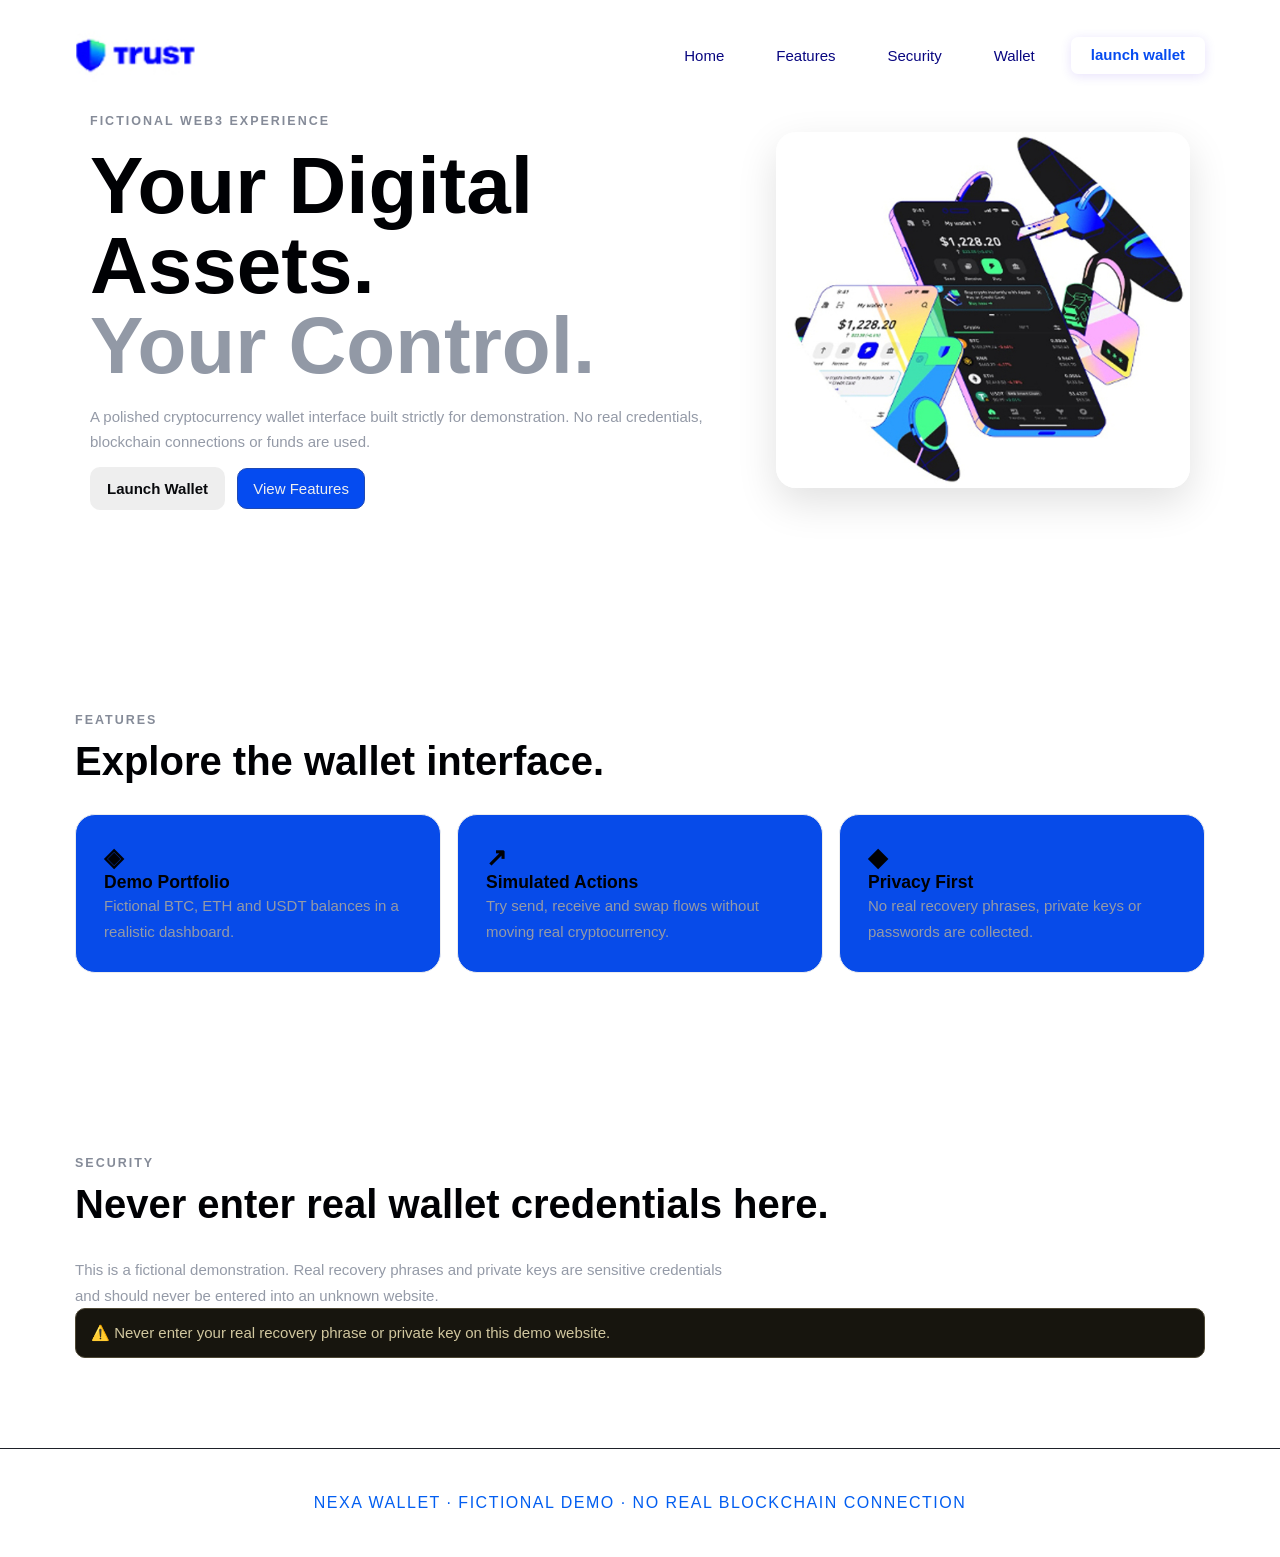
==== commit 35f49a1d: "Add files via upload" ====
--- a/index.html
+++ b/index.html
@@ -15,7 +15,7 @@
       <img src="trust-logo.jpeg" alt="TRUST crest logo" class="nav-logo">
     </div>
     
-    <div !-- Menu button -->
+    <!-- Menu button -->
     <button class="menu-toggle" id="menu-toggle">
         ☰
     </button>
@@ -28,23 +28,19 @@
       <a href="wallet.html" class="nav-cta">launch wallet</a>
     </nav>
   
-  </div>
+    </div>
 </header>
 
 <main>
 
 <section class="hero" id="home">
 
-  <div>
+  <div class="hero-content">
     <small>FICTIONAL WEB3 EXPERIENCE</small>
 
     <h1>
       Your Digital Assets.<br>
       <em>Your Control.</em>
-      <div class="hero-image">
-  <img src="digital-wallet.jpeg" alt="Digital wallet">
-</div>
-
     </h1>
 
  <p>
@@ -61,6 +57,10 @@
       View Features
     </a>
   </div>
+
+   <div class="hero-image">
+  <img src="digital-wallet.jpeg" alt="Digital wallet">
+</div>
 
 </section>
 
--- a/style.css
+++ b/style.css
@@ -82,22 +82,47 @@
   z-index: 1000;
   background: transparent;
   transition: var(--transition), box-shadow var(--transition), padding var(--transition);
-  padding: 22px 0;
+  padding: 22px 10px;
 }
 .navbar.scrolled {
   background: var(--white);
   box-shadow: 0 2px 20px rgba(0,0,0,0.09);
-  padding: 12px 0;
+  padding: 12px 10px;
+}
+@media (max-width: 768px) {
+  .navbar {
+    padding: 15px 20px;
+  }
+  .navbar.scrolled {
+    padding: 12px 20px;
+  }
+
 }
 .nav-inner {
+  max-width: 1150px;
+  margin: 0 auto;
+
   display: flex;
   align-items: center;
   justify-content: space-between;
 }
+.nav-mark {
+    display: flex;
+    align-items: center;
+    flex-shrink: 0;
+}
+
+.nav-logo {
+    width: 120px;
+    height: auto;
+    display: block;
+    object-fit: contain;
+}
+
 .logo {
   display: flex;
   flex-direction: column;
-  gap: 0;
+  gap: 9;
 }
 .logo-main {
   font-size: 1.15rem;
@@ -126,16 +151,19 @@
 
   position: absolute;
   top: 70px;
-  right: 20;
-
-  background: white
+  right: 40;
+
+  background: white;
+  padding: 10px 16px;
+
+  box-shadow: 0 8px 25px rgba(0, 0, 0, 0.12)
 }
 
 .navMenu.active {
   display: flex
 }
 
-.navMenu {
+.navMenu a {
   font-size: 0.9rem;
   font-weight: 500;
   color: rgba(0, 1, 6, 0.88);
@@ -252,7 +280,7 @@
 section {
   max-width: 1150px;
   margin: auto;
-  padding: 90px 22px;
+  padding: 90px 10px;
 }
 
 .hero {
@@ -261,6 +289,7 @@
   grid-template-columns: 1.2fr 0.8fr;
   gap: 65px;
   align-items: center;
+  padding-top: 160px;
 }
 
 .hero-image img {
@@ -305,6 +334,54 @@
   max-width: 650px;
 }
 
+/* Hero layout */
+.hero {
+    max-width: 1150px;
+    margin: auto;
+    padding: 160px 10px 90px;
+
+    display: grid;
+    grid-template-columns: 1.2fr 0.8fr;
+    gap: 65px;
+    align-items: center;
+}
+
+/* Hero image */
+.hero-image {
+    display: flex;
+    justify-content: center;
+    align-items: center;
+}
+
+.hero-image img {
+    width: 100%;
+    max-width: 420px;
+    height: auto;
+    display: block;
+    border-radius: 20px;
+}
+
+/* Mobile layout */
+@media (max-width: 800px) {
+    .hero {
+        grid-template-columns: 1fr;
+        padding: 130px 10px 60px;
+        text-align: center;
+        gap: 35px;
+    }
+
+    .hero-image {
+        order: 2;
+    }
+
+    .hero-content {
+        order: 1;
+    }
+
+    .hero-image img {
+        max-width: 330px;
+    }
+}
 
 /* HERO CARD */
 
@@ -2379,4 +2456,47 @@
         width: 61px;
         height: 61px;
     }
+}
+
+/* FIX SIDE SPACING - DESKTOP & MOBILE */
+
+* {
+    box-sizing: border-box;
+}
+
+.container,
+.hero,
+section {
+    width: 100%;
+    max-width: 1150px;
+    margin-left: auto;
+    margin-right: auto;
+    padding-left: 10px;
+    padding-right: 10px;
+}
+
+/* Desktop */
+@media (min-width: 801px) {
+    .hero,
+    section {
+        padding-left: 10px;
+        padding-right: 10px;
+    }
+
+    .container {
+        padding-left: 10px;
+        padding-right: 10px;
+    }
+}
+
+/* Mobile */
+@media (max-width: 800px) {
+    .hero,
+    section,
+    .container {
+        width: 100%;
+        max-width: 100%;
+        padding-left: 10px;
+        padding-right: 10px;
+    }
 }
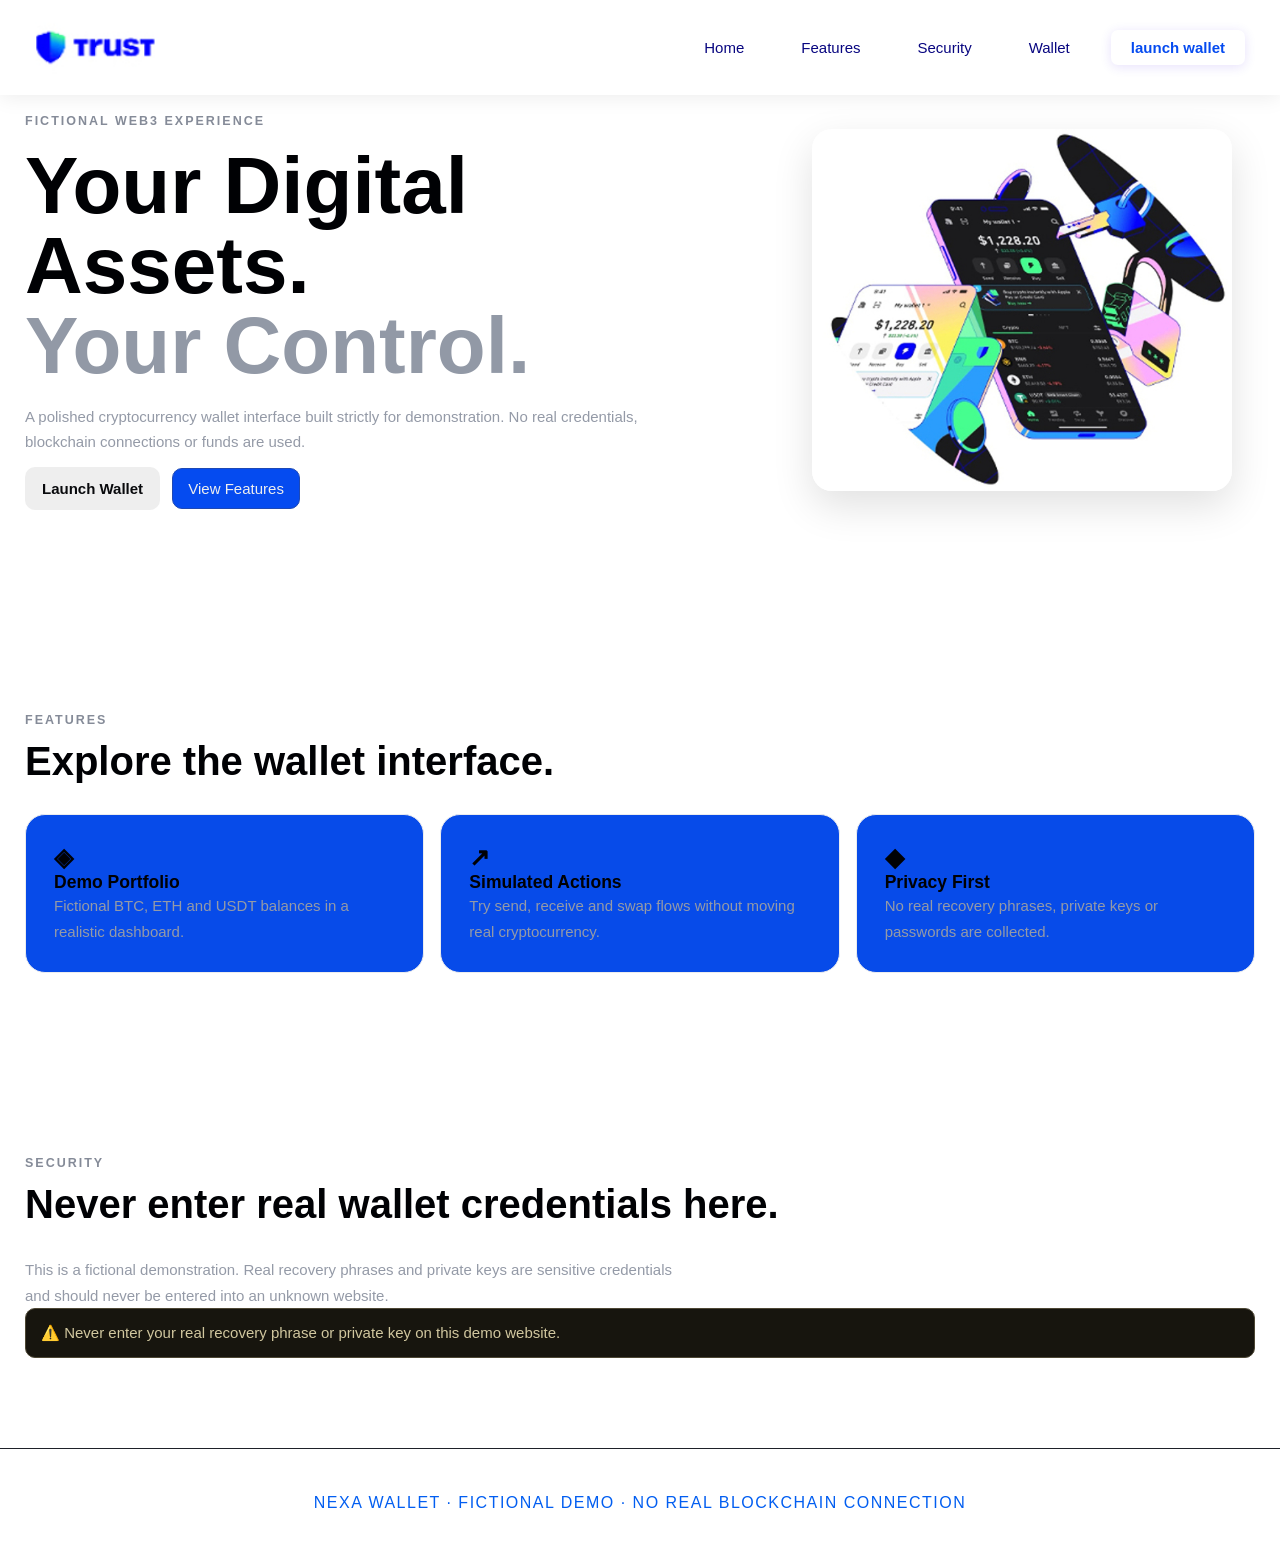
==== commit b6e78478: "Add files via upload" ====
--- a/index.html
+++ b/index.html
@@ -16,7 +16,7 @@
     </div>
     
     <!-- Menu button -->
-    <button class="menu-toggle" id="menu-toggle">
+    <button class="menu-toggle" id="menu-toggle" arial-label="Open menu" arial-expanded="false">
         ☰
     </button>
 
@@ -27,8 +27,7 @@
       <a href="wallet.html">Wallet</a>
       <a href="wallet.html" class="nav-cta">launch wallet</a>
     </nav>
-  
-    </div>
+  </div>
 </header>
 
 <main>
--- a/style.css
+++ b/style.css
@@ -2458,45 +2458,192 @@
     }
 }
 
-/* FIX SIDE SPACING - DESKTOP & MOBILE */
-
-* {
-    box-sizing: border-box;
-}
-
-.container,
-.hero,
-section {
+
+/* ================================
+   HEADER & MOBILE MENU FIX
+================================ */
+
+.navbar {
+    position: fixed;
+    top: 0;
+    left: 0;
+    width: 100%;
+    z-index: 9999;
+
+    /* White blurred header */
+    background: rgba(255, 255, 255, 0.88);
+    backdrop-filter: blur(18px);
+    -webkit-backdrop-filter: blur(18px);
+
+    box-shadow: 0 2px 20px rgba(0, 0, 0, 0.08);
+    padding: 14px 10px;
+}
+
+.nav-inner {
     width: 100%;
     max-width: 1150px;
-    margin-left: auto;
-    margin-right: auto;
-    padding-left: 10px;
-    padding-right: 10px;
-}
-
-/* Desktop */
+    margin: 0 auto;
+    display: flex;
+    align-items: center;
+    justify-content: space-between;
+}
+
+/* Keep the hero below the fixed header */
+.hero {
+    padding-top: 150px;
+}
+
+/* ================================
+   MOBILE MENU BUTTON
+================================ */
+
+.menu-toggle {
+    display: block;
+    position: relative;
+    z-index: 10001;
+    background: transparent;
+    border: none;
+    font-size: 28px;
+    cursor: pointer;
+    color: #111;
+}
+
+/* Navigation hidden by default */
+#navMenu {
+    display: none;
+}
+
+/* Navigation when opened */
+#navMenu.active {
+    display: flex;
+    flex-direction: column;
+    gap: 20px;
+    position: absolute;
+    top: 100%;
+    left: 0;
+    width: 100%;
+    padding: 25px 20px;
+    background: rgba(255, 255, 255, 0.96);
+    backdrop-filter: blur(18px);
+    -webkit-backdrop-filter: blur(18px);
+    box-shadow: 0 10px 25px rgba(0, 0, 0, 0.08);
+}
+
+/* Mobile layout */
+@media (max-width: 800px) {
+    .hero {
+        padding: 140px 10px 60px;
+    }
+
+    #navMenu a {
+        color: #111;
+        text-decoration: none;
+        font-size: 16px;
+    }
+}
+
+/* Desktop navigation */
 @media (min-width: 801px) {
+    .menu-toggle {
+        display: block;
+    }
+
+    #navMenu.active {
+        display: flex;
+        flex-direction: row;
+        align-items: center;
+        position: static;
+        width: auto;
+        padding: 0;
+        background: transparent;
+        box-shadow: none;
+    }
+}
+
+
+/* REDUCE DESKTOP SIDE SPACING */
+
+@media (min-width: 801px) {
+    .container,
     .hero,
     section {
-        padding-left: 10px;
-        padding-right: 10px;
-    }
-
-    .container {
-        padding-left: 10px;
-        padding-right: 10px;
-    }
-}
-
-/* Mobile */
-@media (max-width: 800px) {
-    .hero,
-    section,
-    .container {
         width: 100%;
         max-width: 100%;
-        padding-left: 10px;
-        padding-right: 10px;
+        margin-left: 0;
+        margin-right: 0;
+        padding-left: 25px;
+        padding-right: 25px;
+        box-sizing: border-box;
+    }
+
+    .nav-inner {
+        width: 100%;
+        max-width: 100%;
+        padding-left: 25px;
+        padding-right: 25px;
+    }
+}
+
+/* ================================
+   RESPONSIVE NAVIGATION
+================================ */
+
+/* Menu button hidden on desktop */
+@media (min-width: 801px) {
+
+    .menu-toggle {
+        display: none !important;
+    }
+
+    #navMenu {
+        display: flex !important;
+        flex-direction: row;
+        align-items: center;
+        gap: 25px;
+        position: static;
+        width: auto;
+        padding: 0;
+        background: transparent;
+        box-shadow: none;
+    }
+
+    #navMenu a {
+        display: inline-block;
+        text-decoration: none;
+    }
+}
+
+/* Mobile menu button visible */
+@media (max-width: 800px) {
+
+    .menu-toggle {
+        display: block !important;
+        cursor: pointer;
+        position: relative;
+        z-index: 10001;
+    }
+
+    #navMenu {
+        display: none !important;
+    }
+
+    #navMenu.active {
+        display: flex !important;
+        flex-direction: column;
+        align-items: flex-start;
+        gap: 20px;
+        position: absolute;
+        top: 100%;
+        left: 0;
+        width: 100%;
+        padding: 25px 20px;
+        background: rgba(255, 255, 255, 0.97);
+        backdrop-filter: blur(18px);
+        -webkit-backdrop-filter: blur(18px);
+        box-shadow: 0 10px 25px rgba(0, 0, 0, 0.1);
+    }
+
+    #navMenu a {
+        text-decoration: none;
     }
 }
